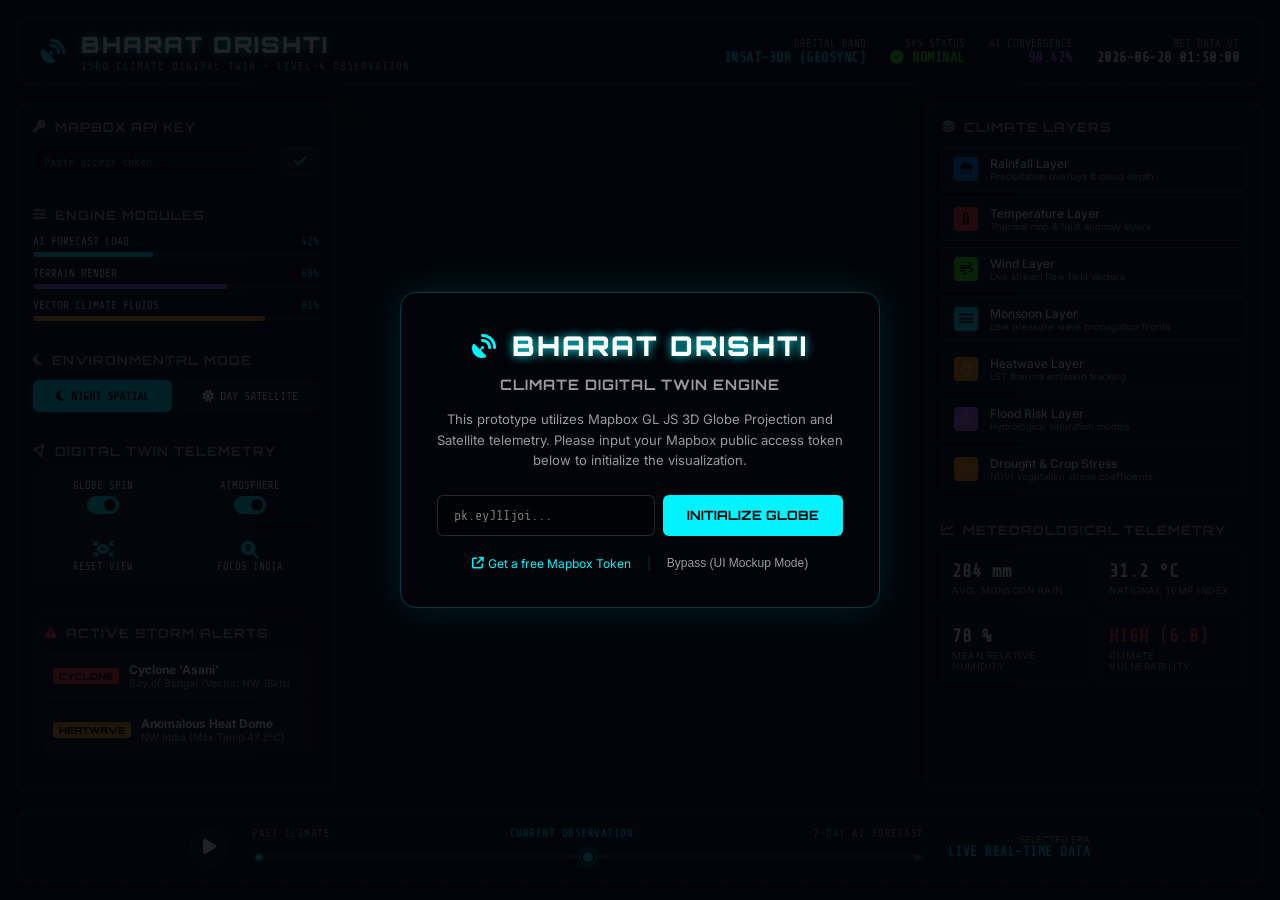
==== index.html @ 9b9522dc "clean upload without secrets" ====
<!DOCTYPE html>
<html lang="en">
<head>
    <meta charset="UTF-8">
    <meta name="viewport" content="width=device-width, initial-scale=1.0">
    <title>Bharat Drishti - India Climate Digital Twin (Mapbox)</title>
    <!-- Google Fonts -->
    <link rel="preconnect" href="https://fonts.googleapis.com">
    <link rel="preconnect" href="https://fonts.gstatic.com" crossorigin>
    <link href="https://fonts.googleapis.com/css2?family=Orbitron:wght@400;500;700;900&family=Share+Tech+Mono&family=Inter:wght@300;400;500;600;700&display=swap" rel="stylesheet">
    <!-- FontAwesome for futuristic icons -->
    <link rel="stylesheet" href="https://cdnjs.cloudflare.com/ajax/libs/font-awesome/6.4.0/css/all.min.css">
    <!-- Mapbox GL JS -->
    <script src="https://api.mapbox.com/mapbox-gl-js/v3.4.0/mapbox-gl.js"></script>
    <link href="https://api.mapbox.com/mapbox-gl-js/v3.4.0/mapbox-gl.css" rel="stylesheet" />
    <!-- CSS Style -->
    <link rel="stylesheet" href="index.css">
</head>
<body class="night-mode">
    <!-- Mapbox Map Viewport Container -->
    <div id="map"></div>

    <!-- Scanning Overlay Effect -->
    <div class="scanline"></div>
    <div class="grid-overlay"></div>

    <!-- Mapbox Token Initializer Prompt Overlay -->
    <div id="token-prompt-overlay" class="prompt-overlay">
        <div class="prompt-card glassmorphism">
            <div class="prompt-logo">
                <i class="fa-solid fa-satellite-dish pulse-icon text-cyan"></i>
                <h2>BHARAT DRISHTI</h2>
            </div>
            <h3>Climate Digital Twin Engine</h3>
            <p>This prototype utilizes Mapbox GL JS 3D Globe Projection and Satellite telemetry. Please input your Mapbox public access token below to initialize the visualization.</p>
            
            <div class="prompt-input-group">
                <input type="text" id="overlay-mapbox-token" placeholder="pk.eyJ1Ijoi..." class="prompt-input">
                <button id="overlay-btn-save" class="prompt-btn bg-cyan">INITIALIZE GLOBE</button>
            </div>
            
            <div class="prompt-links">
                <a href="https://account.mapbox.com/" target="_blank">
                    <i class="fa-solid fa-arrow-up-right-from-square"></i> Get a free Mapbox Token
                </a>
                <span class="divider">|</span>
                <button id="btn-bypass-prompt" class="bypass-btn">Bypass (UI Mockup Mode)</button>
            </div>
        </div>
    </div>

    <!-- Main Spatial HUD Overlay -->
    <div id="hud-container">
        
        <!-- HEADER PANEL -->
        <header class="hud-panel header-panel">
            <div class="logo-area">
                <i class="fa-solid fa-satellite-dish pulse-icon"></i>
                <div class="title-desc">
                    <h1>BHARAT DRISHTI</h1>
                    <span class="sub-title">ISRO CLIMATE DIGITAL TWIN • LEVEL-4 OBSERVATION</span>
                </div>
            </div>
            <div class="header-telemetry">
                <div class="tel-item">
                    <span class="label">ORBITAL BAND</span>
                    <span class="value text-cyan">INSAT-3DR (GEOSYNC)</span>
                </div>
                <div class="tel-item">
                    <span class="label">SYS STATUS</span>
                    <span class="value text-green" id="sys-status-badge"><i class="fa-solid fa-circle-check"></i> NOMINAL</span>
                </div>
                <div class="tel-item">
                    <span class="label">AI CONVERGENCE</span>
                    <span class="value text-purple">98.42%</span>
                </div>
                <div class="tel-item date-time-container">
                    <span class="label">MET DATA UT</span>
                    <span class="value" id="current-time">2026-06-28 01:50:00</span>
                </div>
            </div>
        </header>

        <!-- CONTROL SIDEBAR (LEFT) -->
        <aside class="hud-panel sidebar-panel left-sidebar">
            <div class="panel-section">
                <h2><i class="fa-solid fa-key"></i> MAPBOX API KEY</h2>
                <div class="token-sidebar-group">
                    <input type="password" id="sidebar-mapbox-token" placeholder="Paste access token..." class="sidebar-token-input">
                    <button id="sidebar-btn-save" class="sidebar-token-btn"><i class="fa-solid fa-check"></i></button>
                </div>
            </div>

            <div class="panel-section">
                <h2><i class="fa-solid fa-sliders"></i> ENGINE MODULES</h2>
                <div class="system-meters">
                    <div class="meter-group">
                        <div class="meter-label"><span>AI FORECAST LOAD</span><span class="pct" id="ai-load">42%</span></div>
                        <div class="meter-bar"><div class="meter-fill bg-cyan" style="width: 42%;"></div></div>
                    </div>
                    <div class="meter-group">
                        <div class="meter-label"><span>TERRAIN RENDER</span><span class="pct" id="terrain-load">68%</span></div>
                        <div class="meter-bar"><div class="meter-fill bg-purple" style="width: 68%;"></div></div>
                    </div>
                    <div class="meter-group">
                        <div class="meter-label"><span>VECTOR CLIMATE FLUIDS</span><span class="pct" id="vector-load">81%</span></div>
                        <div class="meter-bar"><div class="meter-fill bg-amber" style="width: 81%;"></div></div>
                    </div>
                </div>
            </div>

            <div class="panel-section">
                <h2><i class="fa-solid fa-moon"></i> ENVIRONMENTAL MODE</h2>
                <div class="mode-selector">
                    <button class="mode-btn active" id="btn-night">
                        <i class="fa-solid fa-moon"></i> NIGHT SPATIAL
                    </button>
                    <button class="mode-btn" id="btn-day">
                        <i class="fa-solid fa-sun"></i> DAY SATELLITE
                    </button>
                </div>
            </div>

            <div class="panel-section">
                <h2><i class="fa-solid fa-circle-nodes"></i> DIGITAL TWIN TELEMETRY</h2>
                <div class="digital-data-grid">
                    <div class="grid-card">
                        <span class="card-title">GLOBE SPIN</span>
                        <div class="toggle-switch">
                            <input type="checkbox" id="spin-toggle" checked>
                            <label for="spin-toggle"></label>
                        </div>
                    </div>
                    <div class="grid-card">
                        <span class="card-title">ATMOSPHERE</span>
                        <div class="toggle-switch">
                            <input type="checkbox" id="atmosphere-toggle" checked>
                            <label for="atmosphere-toggle"></label>
                        </div>
                    </div>
                    <div class="grid-card text-center" id="btn-reset-view">
                        <i class="fa-solid fa-arrows-to-eye"></i>
                        <span>RESET VIEW</span>
                    </div>
                    <div class="grid-card text-center" id="btn-zoom-india">
                        <i class="fa-solid fa-magnifying-glass-location"></i>
                        <span>FOCUS INDIA</span>
                    </div>
                </div>
            </div>

            <div class="panel-section alert-section">
                <h2><i class="fa-solid fa-triangle-exclamation text-red pulse-fast"></i> ACTIVE STORM ALERTS</h2>
                <div id="storm-alerts-list">
                    <div class="storm-alert-item level-critical">
                        <span class="alert-badge bg-red">CYCLONE</span>
                        <div class="alert-desc">
                            <strong>Cyclone 'Asani'</strong>
                            <span>Bay of Bengal (Vector: NW 18kts)</span>
                        </div>
                    </div>
                    <div class="storm-alert-item level-warning">
                        <span class="alert-badge bg-amber">HEATWAVE</span>
                        <div class="alert-desc">
                            <strong>Anomalous Heat Dome</strong>
                            <span>NW India (Max Temp 47.2°C)</span>
                        </div>
                    </div>
                </div>
            </div>
        </aside>

        <!-- LAYERS & WEATHER CONTROLS (RIGHT) -->
        <aside class="hud-panel sidebar-panel right-sidebar">
            <div class="panel-section">
                <h2><i class="fa-solid fa-layer-group"></i> CLIMATE LAYERS</h2>
                <div class="layer-list">
                    <label class="layer-item active" data-layer="rainfall">
                        <input type="checkbox" id="layer-rainfall" checked>
                        <span class="custom-chk bg-blue"><i class="fa-solid fa-cloud-showers-heavy"></i></span>
                        <div class="layer-info">
                            <span class="layer-name">Rainfall Layer</span>
                            <span class="layer-sub">Precipitation overlays & cloud depth</span>
                        </div>
                    </label>

                    <label class="layer-item active" data-layer="temperature">
                        <input type="checkbox" id="layer-temp" checked>
                        <span class="custom-chk bg-red"><i class="fa-solid fa-temperature-half"></i></span>
                        <div class="layer-info">
                            <span class="layer-name">Temperature Layer</span>
                            <span class="layer-sub">Thermal map & heat anomaly layers</span>
                        </div>
                    </label>

                    <label class="layer-item active" data-layer="wind">
                        <input type="checkbox" id="layer-wind" checked>
                        <span class="custom-chk bg-green"><i class="fa-solid fa-wind"></i></span>
                        <div class="layer-info">
                            <span class="layer-name">Wind Layer</span>
                            <span class="layer-sub">Live stream flow field vectors</span>
                        </div>
                    </label>

                    <label class="layer-item active" data-layer="monsoon">
                        <input type="checkbox" id="layer-monsoon" checked>
                        <span class="custom-chk bg-cyan"><i class="fa-solid fa-water"></i></span>
                        <div class="layer-info">
                            <span class="layer-name">Monsoon Layer</span>
                            <span class="layer-sub">Low pressure wave propagation fronts</span>
                        </div>
                    </label>

                    <label class="layer-item" data-layer="heatwave">
                        <input type="checkbox" id="layer-heatwave">
                        <span class="custom-chk bg-amber"><i class="fa-solid fa-fire"></i></span>
                        <div class="layer-info">
                            <span class="layer-name">Heatwave Layer</span>
                            <span class="layer-sub">LST thermal emission tracking</span>
                        </div>
                    </label>

                    <label class="layer-item" data-layer="flood">
                        <input type="checkbox" id="layer-flood">
                        <span class="custom-chk bg-purple"><i class="fa-solid fa-house-flood-water"></i></span>
                        <div class="layer-info">
                            <span class="layer-name">Flood Risk Layer</span>
                            <span class="layer-sub">Hydrological saturation models</span>
                        </div>
                    </label>

                    <label class="layer-item" data-layer="drought">
                        <input type="checkbox" id="layer-drought">
                        <span class="custom-chk bg-orange"><i class="fa-solid fa-sun-plant-wilt"></i></span>
                        <div class="layer-info">
                            <span class="layer-name">Drought & Crop Stress</span>
                            <span class="layer-sub">NDVI vegetation stress coefficients</span>
                        </div>
                    </label>
                </div>
            </div>

            <div class="panel-section">
                <h2><i class="fa-solid fa-chart-line"></i> METEOROLOGICAL TELEMETRY</h2>
                <div class="telemetry-grid">
                    <div class="telemetry-box">
                        <span class="val" id="telemetry-rain">284 mm</span>
                        <span class="lbl">Avg. Monsoon Rain</span>
                    </div>
                    <div class="telemetry-box">
                        <span class="val" id="telemetry-temp">31.2 °C</span>
                        <span class="lbl">National Temp Index</span>
                    </div>
                    <div class="telemetry-box">
                        <span class="val" id="telemetry-humidity">78 %</span>
                        <span class="lbl">Mean Relative Humidity</span>
                    </div>
                    <div class="telemetry-box">
                        <span class="val text-red" id="telemetry-risk">HIGH (6.8)</span>
                        <span class="lbl">Climate Vulnerability</span>
                    </div>
                </div>
            </div>
        </aside>

        <!-- FLOATING HOLOGRAPHIC TOOLTIP CARD (HOVER EFFECT) -->
        <div id="holographic-tooltip" class="holo-card">
            <div class="holo-card-glow"></div>
            <div class="holo-card-inner">
                <div class="holo-header">
                    <span id="tooltip-state-name" class="state-title">Maharashtra</span>
                    <span class="state-code" id="tooltip-state-code">IN-MH</span>
                </div>
                <div class="holo-body">
                    <div class="holo-stat"><span class="lbl">Rainfall Forecast:</span><span class="val text-cyan" id="tooltip-rain">18.2 mm</span></div>
                    <div class="holo-stat"><span class="lbl">Temperature:</span><span class="val text-amber" id="tooltip-temp">32.4°C</span></div>
                    <div class="holo-stat"><span class="lbl">Heatwave Index:</span><span class="val" id="tooltip-heat">NORMAL</span></div>
                    <div class="holo-stat"><span class="lbl">Monsoon Activity:</span><span class="val text-green" id="tooltip-monsoon">ACTIVE</span></div>
                    <div class="holo-stat-big">
                        <div class="lbl">CLIMATE RISK SCORE</div>
                        <div class="val-bar-wrapper">
                            <span class="val text-red" id="tooltip-risk-val">7.2/10</span>
                            <div class="val-bar"><div class="fill bg-red" id="tooltip-risk-bar" style="width: 72%;"></div></div>
                        </div>
                    </div>
                </div>
            </div>
        </div>

        <!-- TIMELINE FOOTER -->
        <footer class="hud-panel footer-panel">
            <div class="timeline-controls">
                <button class="control-btn" id="btn-play-pause">
                    <i class="fa-solid fa-play"></i>
                </button>
                <div class="timeline-track-wrapper">
                    <div class="timeline-marker-labels">
                        <span class="marker-lbl" data-step="0">PAST CLIMATE</span>
                        <span class="marker-lbl active" data-step="1">CURRENT OBSERVATION</span>
                        <span class="marker-lbl" data-step="2">7-DAY AI FORECAST</span>
                    </div>
                    <div class="slider-container">
                        <input type="range" id="timeline-slider" min="0" max="2" value="1" step="1">
                        <div class="slider-ticks">
                            <span class="tick active" id="tick-0"></span>
                            <span class="tick active" id="tick-1"></span>
                            <span class="tick" id="tick-2"></span>
                        </div>
                    </div>
                </div>
                <div class="timeline-meta-box">
                    <span class="lbl font-mono">SELECTED ERA</span>
                    <span class="val text-cyan" id="timeline-status-text">LIVE REAL-TIME DATA</span>
                </div>
            </div>
        </footer>

    </div>

    <!-- Script loading -->
    <script src="app.js"></script>
</body>
</html>
---- index.css ----
/* ----------------------------------------------------
   Bharat Drishti - Styling System & Spatial HUD CSS
   ---------------------------------------------------- */

/* Design Tokens & Variables */
:root {
    --bg-color: #020409;
    --panel-bg: rgba(6, 11, 23, 0.55);
    --panel-border: rgba(255, 255, 255, 0.08);
    --text-primary: #ffffff;
    --text-secondary: rgba(255, 255, 255, 0.6);
    --glow-color: rgba(0, 243, 255, 0.2);
    
    /* Neon Palettes */
    --cyan: #00f3ff;
    --green: #39ff14;
    --red: #ff3b30;
    --purple: #bf5af2;
    --amber: #ff9f0a;
    --orange: #ff9500;
    --blue: #0a84ff;

    --font-heading: 'Orbitron', sans-serif;
    --font-mono: 'Share Tech Mono', monospace;
    --font-sans: 'Inter', sans-serif;

    --transition-speed: 0.4s;
}

/* Day Mode Variables override */
body.day-mode {
    --bg-color: #f0f4f8;
    --panel-bg: rgba(255, 255, 255, 0.7);
    --panel-border: rgba(9, 30, 66, 0.12);
    --text-primary: #0d1117;
    --text-secondary: rgba(13, 17, 23, 0.7);
    --glow-color: rgba(10, 132, 255, 0.15);
    
    --cyan: #0077b6;
    --green: #2a9d8f;
    --red: #d90429;
    --purple: #7209b7;
    --amber: #f77f00;
    --orange: #d62828;
    --blue: #03045e;
}

/* Base Styles */
* {
    margin: 0;
    padding: 0;
    box-sizing: border-box;
    user-select: none;
    -webkit-user-drag: none;
}

body {
    background-color: var(--bg-color);
    color: var(--text-primary);
    font-family: var(--font-sans);
    overflow: hidden;
    height: 100vh;
    width: 100vw;
    transition: background-color var(--transition-speed) ease;
}

/* Mapbox Map Viewport Container */
#map {
    position: absolute;
    top: 0;
    left: 0;
    width: 100%;
    height: 100%;
    z-index: 1;
}

/* Cybernetic Scanlines & Overlays */
.scanline {
    position: absolute;
    top: 0;
    left: 0;
    width: 100%;
    height: 100%;
    background: linear-gradient(
        rgba(18, 16, 16, 0) 50%, 
        rgba(0, 0, 0, 0.2) 50%
    );
    background-size: 100% 4px;
    z-index: 2;
    pointer-events: none;
    opacity: 0.2;
}

.grid-overlay {
    position: absolute;
    top: 0;
    left: 0;
    width: 100%;
    height: 100%;
    background-size: 40px 40px;
    background-image: 
        linear-gradient(to right, rgba(255, 255, 255, 0.015) 1px, transparent 1px),
        linear-gradient(to bottom, rgba(255, 255, 255, 0.015) 1px, transparent 1px);
    z-index: 2;
    pointer-events: none;
}

body.day-mode .grid-overlay {
    background-image: 
        linear-gradient(to right, rgba(9, 30, 66, 0.02) 1px, transparent 1px),
        linear-gradient(to bottom, rgba(9, 30, 66, 0.02) 1px, transparent 1px);
}

/* --- HUD Spatial UI Panels --- */
#hud-container {
    position: absolute;
    top: 0;
    left: 0;
    width: 100%;
    height: 100%;
    z-index: 10;
    pointer-events: none;
    display: grid;
    grid-template-columns: 320px 1fr 340px;
    grid-template-rows: auto 1fr auto;
    grid-template-areas: 
        "header header header"
        "left-side center right-side"
        "footer footer footer";
    padding: 16px;
    gap: 16px;
}

/* Standard HUD Glass Panel */
.hud-panel {
    background: var(--panel-bg);
    backdrop-filter: blur(16px) saturate(180%);
    -webkit-backdrop-filter: blur(16px) saturate(180%);
    border: 1px solid var(--panel-border);
    border-radius: 12px;
    box-shadow: 0 8px 32px 0 rgba(0, 0, 0, 0.25);
    pointer-events: auto;
    transition: background var(--transition-speed) ease, border-color var(--transition-speed) ease;
}

/* Glow Effects */
.hud-panel::before {
    content: '';
    position: absolute;
    top: 0;
    left: 0;
    width: 100%;
    height: 100%;
    border-radius: 11px;
    box-shadow: inset 0 0 10px var(--glow-color);
    pointer-events: none;
}

/* Header Panel styling */
.header-panel {
    grid-area: header;
    display: flex;
    justify-content: space-between;
    align-items: center;
    padding: 12px 24px;
    height: 70px;
    position: relative;
    overflow: hidden;
}

.logo-area {
    display: flex;
    align-items: center;
    gap: 16px;
}

.logo-area h1 {
    font-family: var(--font-heading);
    font-size: 1.4rem;
    font-weight: 900;
    letter-spacing: 2px;
    text-shadow: 0 0 10px var(--cyan);
}

.logo-area .sub-title {
    font-family: var(--font-mono);
    font-size: 0.7rem;
    color: var(--text-secondary);
    letter-spacing: 1px;
    display: block;
    margin-top: 2px;
}

.pulse-icon {
    font-size: 1.5rem;
    color: var(--cyan);
    animation: icon-pulse 2s infinite ease-in-out;
}

.header-telemetry {
    display: flex;
    gap: 24px;
}

.tel-item {
    display: flex;
    flex-direction: column;
    align-items: flex-end;
}

.tel-item .label {
    font-family: var(--font-mono);
    font-size: 0.65rem;
    color: var(--text-secondary);
}

.tel-item .value {
    font-family: var(--font-mono);
    font-size: 0.85rem;
    font-weight: bold;
    letter-spacing: 0.5px;
}

/* Sidebar Panels styling */
.sidebar-panel {
    display: flex;
    flex-direction: column;
    padding: 16px;
    gap: 16px;
    height: 100%;
    overflow-y: auto;
}

.left-sidebar {
    grid-area: left-side;
}

.right-sidebar {
    grid-area: right-side;
}

.panel-section {
    border-bottom: 1px solid rgba(255, 255, 255, 0.05);
    padding-bottom: 14px;
}

.panel-section:last-child {
    border-bottom: none;
    padding-bottom: 0;
}

.panel-section h2 {
    font-family: var(--font-heading);
    font-size: 0.8rem;
    letter-spacing: 1px;
    margin-bottom: 12px;
    color: var(--text-secondary);
    display: flex;
    align-items: center;
    gap: 8px;
}

/* Sidebar Token Settings UI */
.token-sidebar-group {
    display: flex;
    gap: 6px;
}

.sidebar-token-input {
    flex: 1;
    background: rgba(0, 0, 0, 0.4);
    border: 1px solid rgba(255, 255, 255, 0.1);
    color: #fff;
    padding: 6px 10px;
    border-radius: 4px;
    font-size: 0.75rem;
    font-family: var(--font-mono);
}

.sidebar-token-input:focus {
    border-color: var(--cyan);
    outline: none;
}

.sidebar-token-btn {
    background: rgba(255, 255, 255, 0.05);
    border: 1px solid rgba(255, 255, 255, 0.15);
    color: var(--cyan);
    padding: 6px 12px;
    border-radius: 4px;
    cursor: pointer;
    transition: all 0.2s ease;
}

.sidebar-token-btn:hover {
    background: var(--cyan);
    color: #000;
    border-color: var(--cyan);
}

/* Progress Meters */
.system-meters {
    display: flex;
    flex-direction: column;
    gap: 10px;
}

.meter-group {
    display: flex;
    flex-direction: column;
    gap: 4px;
}

.meter-label {
    display: flex;
    justify-content: space-between;
    font-family: var(--font-mono);
    font-size: 0.7rem;
}

.meter-label .pct {
    color: var(--cyan);
}

.meter-bar {
    height: 5px;
    background: rgba(255, 255, 255, 0.08);
    border-radius: 3px;
    overflow: hidden;
}

.meter-fill {
    height: 100%;
    border-radius: 3px;
    transition: width 0.8s cubic-bezier(0.1, 0.8, 0.2, 1);
}

/* Day/Night Button Selectors */
.mode-selector {
    display: flex;
    gap: 8px;
}

.mode-btn {
    flex: 1;
    background: rgba(255, 255, 255, 0.05);
    border: 1px solid rgba(255, 255, 255, 0.1);
    color: var(--text-primary);
    padding: 8px 12px;
    border-radius: 6px;
    font-family: var(--font-mono);
    font-size: 0.75rem;
    cursor: pointer;
    display: flex;
    justify-content: center;
    align-items: center;
    gap: 6px;
    transition: all 0.2s ease;
}

.mode-btn:hover {
    background: rgba(255, 255, 255, 0.1);
}

.mode-btn.active {
    background: var(--cyan);
    color: #000;
    border-color: var(--cyan);
    box-shadow: 0 0 10px rgba(0, 243, 255, 0.4);
    font-weight: bold;
}

/* Telemetry Grid for Globe Config */
.digital-data-grid {
    display: grid;
    grid-template-columns: 1fr 1fr;
    gap: 8px;
}

.grid-card {
    background: rgba(255, 255, 255, 0.03);
    border: 1px solid rgba(255, 255, 255, 0.05);
    border-radius: 6px;
    padding: 8px;
    display: flex;
    flex-direction: column;
    justify-content: space-between;
    align-items: center;
    font-family: var(--font-mono);
    font-size: 0.65rem;
    cursor: pointer;
    min-height: 52px;
    transition: all 0.2s ease;
}

.grid-card:hover {
    background: rgba(255, 255, 255, 0.08);
    border-color: rgba(255, 255, 255, 0.15);
}

.grid-card i {
    font-size: 1.1rem;
    margin-bottom: 2px;
    color: var(--cyan);
}

.grid-card.text-center {
    justify-content: center;
}

/* Custom Toggle Switches */
.toggle-switch {
    position: relative;
    width: 32px;
    height: 18px;
    margin-top: 4px;
}

.toggle-switch input {
    opacity: 0;
    width: 0;
    height: 0;
}

.toggle-switch label {
    position: absolute;
    cursor: pointer;
    top: 0; left: 0; right: 0; bottom: 0;
    background-color: rgba(255, 255, 255, 0.15);
    transition: .3s;
    border-radius: 9px;
}

.toggle-switch label:before {
    position: absolute;
    content: "";
    height: 12px;
    width: 12px;
    left: 3px;
    bottom: 3px;
    background-color: white;
    transition: .3s;
    border-radius: 50%;
}

.toggle-switch input:checked + label {
    background-color: var(--cyan);
}

.toggle-switch input:checked + label:before {
    transform: translateX(14px);
    background-color: #000;
}

/* Alert styles */
.alert-section {
    background: rgba(255, 59, 48, 0.05);
    border-radius: 8px;
    padding: 10px;
    border: 1px solid rgba(255, 59, 48, 0.15);
}

.storm-alert-item {
    display: flex;
    align-items: center;
    gap: 10px;
    background: rgba(255, 255, 255, 0.03);
    border: 1px solid rgba(255, 255, 255, 0.05);
    border-radius: 6px;
    padding: 8px;
    margin-bottom: 8px;
}

.storm-alert-item:last-child {
    margin-bottom: 0;
}

.alert-badge {
    font-family: var(--font-heading);
    font-size: 0.6rem;
    font-weight: 900;
    padding: 2px 6px;
    border-radius: 3px;
    color: #000;
}

.alert-desc {
    display: flex;
    flex-direction: column;
}

.alert-desc strong {
    font-size: 0.75rem;
}

.alert-desc span {
    font-size: 0.65rem;
    color: var(--text-secondary);
}

/* Climate Layers List */
.layer-list {
    display: flex;
    flex-direction: column;
    gap: 6px;
}

.layer-item {
    display: flex;
    align-items: center;
    gap: 12px;
    background: rgba(255, 255, 255, 0.02);
    border: 1px solid rgba(255, 255, 255, 0.05);
    border-radius: 6px;
    padding: 8px 12px;
    cursor: pointer;
    transition: all 0.2s ease;
}

.layer-item:hover {
    background: rgba(255, 255, 255, 0.06);
    border-color: rgba(255, 255, 255, 0.1);
}

.layer-item.active {
    border-color: rgba(255, 255, 255, 0.15);
}

.layer-item input {
    display: none;
}

.custom-chk {
    width: 24px;
    height: 24px;
    border-radius: 4px;
    display: flex;
    align-items: center;
    justify-content: center;
    font-size: 0.8rem;
    color: rgba(255,255,255,0.3);
    border: 1px solid rgba(255,255,255,0.1);
    transition: all 0.2s ease;
}

.layer-item.active .custom-chk {
    color: #000;
    border-color: transparent;
    box-shadow: 0 0 8px rgba(255,255,255,0.15);
}

.layer-info {
    display: flex;
    flex-direction: column;
}

.layer-name {
    font-size: 0.75rem;
    font-weight: 500;
}

.layer-sub {
    font-size: 0.6rem;
    color: var(--text-secondary);
}

/* Telemetry Grid (Right Sidebar) */
.telemetry-grid {
    display: grid;
    grid-template-columns: 1fr 1fr;
    gap: 8px;
}

.telemetry-box {
    background: rgba(255, 255, 255, 0.02);
    border: 1px solid rgba(255, 255, 255, 0.05);
    border-radius: 6px;
    padding: 10px;
    display: flex;
    flex-direction: column;
    gap: 4px;
}

.telemetry-box .val {
    font-family: var(--font-mono);
    font-size: 1.1rem;
    font-weight: bold;
}

.telemetry-box .lbl {
    font-size: 0.6rem;
    color: var(--text-secondary);
    text-transform: uppercase;
    letter-spacing: 0.5px;
}

/* --- Holographic Floating Card Tooltip (Mapbox Hover) --- */
.holo-card {
    position: absolute;
    z-index: 100;
    pointer-events: none;
    width: 240px;
    display: none;
    opacity: 0;
    transform: translateY(10px) scale(0.95);
    transition: opacity 0.3s cubic-bezier(0.1, 0.8, 0.2, 1), transform 0.3s cubic-bezier(0.1, 0.8, 0.2, 1);
}

.holo-card.visible {
    display: block;
    opacity: 1;
    transform: translateY(0) scale(1);
}

.holo-card-glow {
    position: absolute;
    top: -2px; left: -2px; right: -2px; bottom: -2px;
    background: linear-gradient(135deg, var(--cyan), var(--purple));
    border-radius: 10px;
    filter: blur(8px);
    opacity: 0.3;
    z-index: 1;
}

.holo-card-inner {
    position: relative;
    z-index: 2;
    background: rgba(5, 10, 20, 0.85);
    backdrop-filter: blur(12px);
    -webkit-backdrop-filter: blur(12px);
    border: 1.5px solid rgba(0, 243, 255, 0.3);
    border-radius: 8px;
    padding: 12px;
    box-shadow: 0 10px 30px rgba(0, 0, 0, 0.5);
}

.holo-card-inner::after {
    content: "";
    position: absolute;
    top: 0; left: 0; right: 0; bottom: 0;
    background: linear-gradient(to bottom, transparent 50%, rgba(0, 243, 255, 0.05) 50%);
    background-size: 100% 4px;
    pointer-events: none;
    border-radius: 7px;
}

.holo-header {
    display: flex;
    justify-content: space-between;
    align-items: center;
    border-bottom: 1px solid rgba(0, 243, 255, 0.2);
    padding-bottom: 8px;
    margin-bottom: 8px;
}

.state-title {
    font-family: var(--font-heading);
    font-size: 0.85rem;
    font-weight: bold;
    color: #fff;
    text-shadow: 0 0 6px var(--cyan);
}

.state-code {
    font-family: var(--font-mono);
    font-size: 0.65rem;
    color: var(--cyan);
    border: 1px solid rgba(0, 243, 255, 0.3);
    padding: 1px 4px;
    border-radius: 3px;
}

.holo-body {
    display: flex;
    flex-direction: column;
    gap: 6px;
}

.holo-stat {
    display: flex;
    justify-content: space-between;
    font-size: 0.7rem;
}

.holo-stat .lbl {
    color: var(--text-secondary);
}

.holo-stat .val {
    font-family: var(--font-mono);
    font-weight: 500;
}

.holo-stat-big {
    margin-top: 6px;
    border-top: 1px solid rgba(255, 255, 255, 0.05);
    padding-top: 8px;
}

.holo-stat-big .lbl {
    font-size: 0.6rem;
    color: var(--text-secondary);
    margin-bottom: 4px;
}

.val-bar-wrapper {
    display: flex;
    align-items: center;
    justify-content: space-between;
    gap: 12px;
}

.val-bar-wrapper .val {
    font-family: var(--font-mono);
    font-size: 0.8rem;
    font-weight: bold;
}

.val-bar {
    flex: 1;
    height: 4px;
    background: rgba(255, 255, 255, 0.1);
    border-radius: 2px;
    overflow: hidden;
}

.val-bar .fill {
    height: 100%;
    border-radius: 2px;
}

/* --- Mapbox Popup Overlay Stylings (Glassmorphism Overrides) --- */
.mapboxgl-popup-content {
    background: rgba(6, 12, 28, 0.85) !important;
    backdrop-filter: blur(20px) saturate(180%);
    -webkit-backdrop-filter: blur(20px) saturate(180%);
    border: 1.5px solid rgba(0, 243, 255, 0.3) !important;
    border-radius: 12px !important;
    color: var(--text-primary) !important;
    box-shadow: 0 10px 40px rgba(0, 0, 0, 0.6) !important;
    padding: 20px !important;
    font-family: var(--font-sans) !important;
    width: 320px !important;
    max-height: 520px;
    overflow-y: auto;
}

body.day-mode .mapboxgl-popup-content {
    background: rgba(255, 255, 255, 0.9) !important;
    border-color: rgba(9, 30, 66, 0.25) !important;
    color: #0d1117 !important;
}

.mapboxgl-popup-tip {
    border-top-color: rgba(0, 243, 255, 0.3) !important;
    border-bottom-color: rgba(0, 243, 255, 0.3) !important;
    border-left-color: rgba(0, 243, 255, 0.3) !important;
    border-right-color: rgba(0, 243, 255, 0.3) !important;
}

body.day-mode .mapboxgl-popup-tip {
    border-top-color: rgba(9, 30, 66, 0.2) !important;
    border-bottom-color: rgba(9, 30, 66, 0.2) !important;
    border-left-color: rgba(9, 30, 66, 0.2) !important;
    border-right-color: rgba(9, 30, 66, 0.2) !important;
}

.mapboxgl-popup-close-button {
    color: var(--text-secondary) !important;
    font-size: 1.2rem !important;
    padding: 4px 8px !important;
    border-radius: 50% !important;
    line-height: 1 !important;
    outline: none !important;
    transition: all 0.2s ease !important;
}

.mapboxgl-popup-close-button:hover {
    background: var(--red) !important;
    color: #fff !important;
}

/* Custom Popup Content Layout styling */
.mapbox-popup-inner {
    display: flex;
    flex-direction: column;
    gap: 12px;
}

.popup-header {
    border-bottom: 1px solid rgba(0, 243, 255, 0.2);
    padding-bottom: 8px;
}

.popup-header h3 {
    font-family: var(--font-heading);
    font-size: 1.1rem;
    font-weight: 800;
    text-shadow: 0 0 6px var(--cyan);
}

.popup-sub {
    font-family: var(--font-mono);
    font-size: 0.65rem;
    color: var(--text-secondary);
}

.popup-indicators-list {
    display: flex;
    flex-direction: column;
    gap: 8px;
}

.popup-ind-item {
    display: flex;
    justify-content: space-between;
    font-size: 0.72rem;
    padding: 4px 0;
    border-bottom: 1px solid rgba(255, 255, 255, 0.03);
}

.popup-ind-item .lbl {
    color: var(--text-secondary);
}

.popup-ind-item .val {
    font-family: var(--font-mono);
    font-weight: bold;
}

.popup-forecast-title {
    font-family: var(--font-heading);
    font-size: 0.65rem;
    letter-spacing: 0.5px;
    color: var(--text-secondary);
    margin-top: 4px;
}

.popup-bars {
    display: flex;
    justify-content: space-between;
    align-items: flex-end;
    height: 70px;
    border-bottom: 1px solid rgba(255,255,255,0.08);
    padding-bottom: 4px;
}

.popup-bar-item {
    display: flex;
    flex-direction: column;
    align-items: center;
    flex: 1;
}

.popup-bar-fill {
    width: 14px;
    border-radius: 2px 2px 0 0;
    position: relative;
    background: var(--amber);
}

.popup-bar-fill.text-red {
    background: var(--red);
}

.popup-bar-fill span {
    font-family: var(--font-mono);
    font-size: 0.45rem;
    position: absolute;
    top: -12px;
    color: var(--text-primary);
}

.popup-bar-item .day-lbl {
    font-size: 0.5rem;
    color: var(--text-secondary);
    margin-top: 4px;
}

.popup-advisor {
    background: rgba(191, 90, 242, 0.05);
    border: 1px solid rgba(191, 90, 242, 0.15);
    border-radius: 6px;
    padding: 8px;
    font-size: 0.65rem;
    line-height: 1.35;
    color: var(--text-secondary);
}

/* --- API Token Prompt Overlay Panel --- */
.prompt-overlay {
    position: fixed;
    top: 0;
    left: 0;
    width: 100vw;
    height: 100vh;
    background: rgba(2, 4, 9, 0.88);
    z-index: 1000;
    display: flex;
    align-items: center;
    justify-content: center;
    transition: opacity var(--transition-speed) ease;
    pointer-events: auto;
}

.prompt-overlay.hidden {
    opacity: 0;
    pointer-events: none;
}

.prompt-card {
    width: 480px;
    padding: 36px;
    border-radius: 16px;
    text-align: center;
    border: 1.5px solid rgba(0, 243, 255, 0.25);
    box-shadow: 0 0 45px rgba(0, 243, 255, 0.12);
}

.prompt-logo {
    display: flex;
    align-items: center;
    justify-content: center;
    gap: 16px;
    margin-bottom: 12px;
}

.prompt-logo h2 {
    font-family: var(--font-heading);
    font-size: 1.7rem;
    font-weight: 900;
    letter-spacing: 2px;
    text-shadow: 0 0 10px var(--cyan);
}

.prompt-card h3 {
    font-family: var(--font-heading);
    font-size: 0.9rem;
    color: var(--text-secondary);
    margin-bottom: 16px;
    text-transform: uppercase;
    letter-spacing: 1px;
}

.prompt-card p {
    font-size: 0.82rem;
    line-height: 1.55;
    color: var(--text-secondary);
    margin-bottom: 24px;
}

.prompt-input-group {
    display: flex;
    gap: 8px;
    margin-bottom: 20px;
}

.prompt-input {
    flex: 1;
    background: rgba(0, 0, 0, 0.5);
    border: 1.2px solid rgba(255, 255, 255, 0.15);
    color: #fff;
    padding: 12px 16px;
    border-radius: 6px;
    font-size: 0.85rem;
    font-family: var(--font-mono);
}

.prompt-input:focus {
    border-color: var(--cyan);
    outline: none;
    box-shadow: 0 0 8px rgba(0, 243, 255, 0.2);
}

.prompt-btn {
    border: none;
    padding: 12px 24px;
    border-radius: 6px;
    font-family: var(--font-heading);
    font-size: 0.8rem;
    font-weight: bold;
    cursor: pointer;
    transition: all 0.2s ease;
    color: #000;
}

.prompt-btn:hover {
    transform: scale(1.02);
    box-shadow: 0 0 12px rgba(0, 243, 255, 0.4);
}

.prompt-links {
    display: flex;
    justify-content: center;
    align-items: center;
    gap: 16px;
    font-size: 0.75rem;
}

.prompt-links a {
    color: var(--cyan);
    text-decoration: none;
    display: flex;
    align-items: center;
    gap: 4px;
}

.prompt-links a:hover {
    text-decoration: underline;
}

.divider {
    color: rgba(255, 255, 255, 0.15);
}

.bypass-btn {
    background: transparent;
    border: none;
    color: var(--text-secondary);
    cursor: pointer;
    font-size: 0.75rem;
}

.bypass-btn:hover {
    color: #fff;
    text-decoration: underline;
}

/* --- Timeline Footer Panel --- */
.footer-panel {
    grid-area: footer;
    display: flex;
    justify-content: center;
    align-items: center;
    padding: 12px 24px;
    height: 75px;
    position: relative;
}

.timeline-controls {
    display: flex;
    align-items: center;
    width: 100%;
    max-width: 900px;
    gap: 24px;
}

.control-btn {
    background: rgba(255, 255, 255, 0.05);
    border: 1px solid rgba(255, 255, 255, 0.1);
    color: var(--text-primary);
    width: 38px;
    height: 38px;
    border-radius: 50%;
    cursor: pointer;
    display: flex;
    align-items: center;
    justify-content: center;
    font-size: 1.1rem;
    box-shadow: 0 0 10px rgba(0,0,0,0.15);
    transition: all 0.2s ease;
}

.control-btn:hover {
    background: var(--cyan);
    color: #000;
    border-color: var(--cyan);
    box-shadow: 0 0 10px rgba(0, 243, 255, 0.3);
}

.timeline-track-wrapper {
    flex: 1;
    display: flex;
    flex-direction: column;
    gap: 8px;
}

.timeline-marker-labels {
    display: flex;
    justify-content: space-between;
    font-family: var(--font-mono);
    font-size: 0.65rem;
    letter-spacing: 0.5px;
    color: var(--text-secondary);
}

.marker-lbl.active {
    color: var(--cyan);
    font-weight: bold;
    text-shadow: 0 0 5px var(--glow-color);
}

.slider-container {
    position: relative;
    width: 100%;
    height: 18px;
}

/* Futuristic Cyber Range Input */
#timeline-slider {
    -webkit-appearance: none;
    appearance: none;
    width: 100%;
    height: 4px;
    background: rgba(255, 255, 255, 0.15);
    outline: none;
    border-radius: 2px;
    position: absolute;
    top: 7px;
    z-index: 5;
    cursor: pointer;
}

#timeline-slider::-webkit-slider-thumb {
    -webkit-appearance: none;
    appearance: none;
    width: 14px;
    height: 14px;
    border-radius: 50%;
    background: var(--cyan);
    border: 2px solid #000;
    box-shadow: 0 0 8px var(--cyan);
    transition: transform 0.1s ease;
}

#timeline-slider::-webkit-slider-thumb:hover {
    transform: scale(1.2);
}

.slider-ticks {
    display: flex;
    justify-content: space-between;
    position: absolute;
    width: 100%;
    top: 5px;
    padding: 0 3px;
    pointer-events: none;
}

.slider-ticks .tick {
    width: 8px;
    height: 8px;
    border-radius: 50%;
    background: rgba(255, 255, 255, 0.2);
    border: 1px solid rgba(0,0,0,0.5);
    z-index: 3;
}

.slider-ticks .tick.active {
    background: var(--cyan);
}

.timeline-meta-box {
    display: flex;
    flex-direction: column;
    align-items: flex-end;
    min-width: 140px;
}

.timeline-meta-box .lbl {
    font-size: 0.6rem;
    color: var(--text-secondary);
}

.timeline-meta-box .val {
    font-family: var(--font-mono);
    font-size: 0.8rem;
    font-weight: bold;
    letter-spacing: 0.5px;
}

/* Utilities classes */
.text-cyan { color: var(--cyan); }
.text-green { color: var(--green); }
.text-red { color: var(--red); }
.text-purple { color: var(--purple); }
.text-amber { color: var(--amber); }
.bg-cyan { background-color: var(--cyan); }
.bg-green { background-color: var(--green); }
.bg-red { background-color: var(--red); }
.bg-purple { background-color: var(--purple); }
.bg-amber { background-color: var(--amber); }
.bg-orange { background-color: var(--orange); }
.bg-blue { background-color: var(--blue); }

.pulse-fast {
    animation: icon-pulse 1s infinite ease-in-out;
}

/* Keyframes Animations */
@keyframes icon-pulse {
    0%, 100% { opacity: 0.5; }
    50% { opacity: 1; filter: drop-shadow(0 0 4px currentColor); }
}

/* Scrollbar tweaks */
.sidebar-panel::-webkit-scrollbar {
    width: 4px;
}
.sidebar-panel::-webkit-scrollbar-track {
    background: transparent;
}
.sidebar-panel::-webkit-scrollbar-thumb {
    background: rgba(255, 255, 255, 0.1);
    border-radius: 2px;
}
.sidebar-panel::-webkit-scrollbar-thumb:hover {
    background: rgba(255, 255, 255, 0.25);
}

/* Media Query Responsive Adjustments */
@media (max-width: 1200px) {
    #hud-container {
        grid-template-columns: 280px 1fr 300px;
    }
}
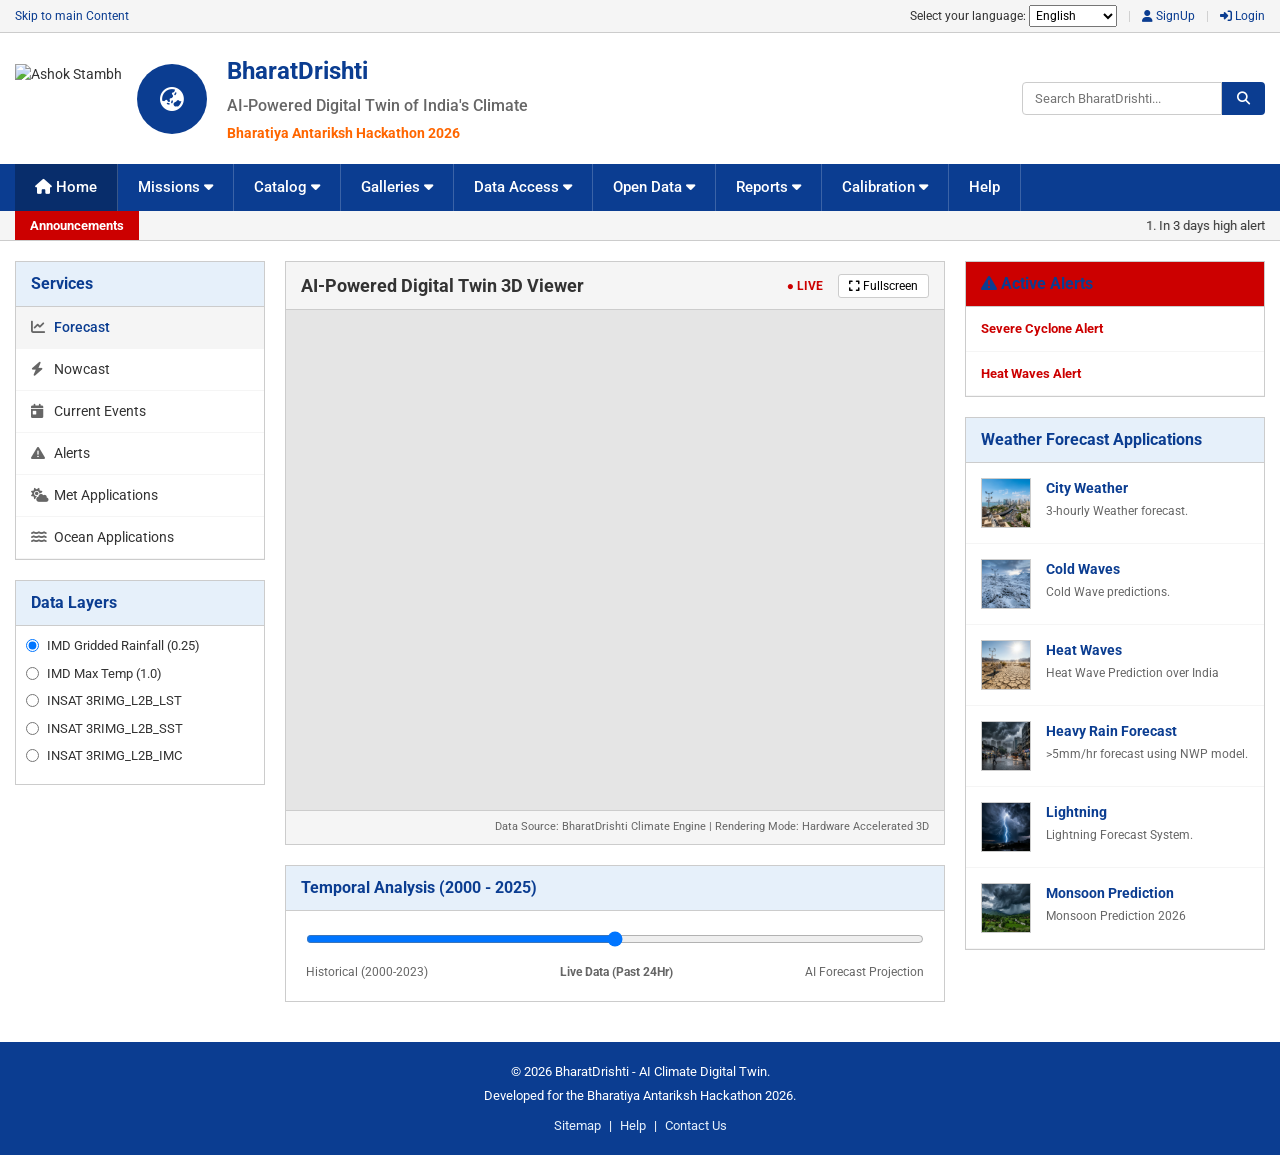
==== commit 912ed754: "move mapbox token to env" ====
--- a/index.html
+++ b/index.html
@@ -3,318 +3,321 @@
 <head>
     <meta charset="UTF-8">
     <meta name="viewport" content="width=device-width, initial-scale=1.0">
-    <title>Bharat Drishti - India Climate Digital Twin (Mapbox)</title>
-    <!-- Google Fonts -->
-    <link rel="preconnect" href="https://fonts.googleapis.com">
-    <link rel="preconnect" href="https://fonts.gstatic.com" crossorigin>
-    <link href="https://fonts.googleapis.com/css2?family=Orbitron:wght@400;500;700;900&family=Share+Tech+Mono&family=Inter:wght@300;400;500;600;700&display=swap" rel="stylesheet">
-    <!-- FontAwesome for futuristic icons -->
+    <title>BharatDrishti | AI Digital Twin</title>
+    <!-- Standard Clean Fonts -->
+    <link href="https://fonts.googleapis.com/css2?family=Roboto:wght@300;400;500;700&display=swap" rel="stylesheet">
     <link rel="stylesheet" href="https://cdnjs.cloudflare.com/ajax/libs/font-awesome/6.4.0/css/all.min.css">
+    
     <!-- Mapbox GL JS -->
     <script src="https://api.mapbox.com/mapbox-gl-js/v3.4.0/mapbox-gl.js"></script>
     <link href="https://api.mapbox.com/mapbox-gl-js/v3.4.0/mapbox-gl.css" rel="stylesheet" />
+    
     <!-- CSS Style -->
     <link rel="stylesheet" href="index.css">
 </head>
-<body class="night-mode">
-    <!-- Mapbox Map Viewport Container -->
-    <div id="map"></div>
-
-    <!-- Scanning Overlay Effect -->
-    <div class="scanline"></div>
-    <div class="grid-overlay"></div>
-
-    <!-- Mapbox Token Initializer Prompt Overlay -->
-    <div id="token-prompt-overlay" class="prompt-overlay">
-        <div class="prompt-card glassmorphism">
-            <div class="prompt-logo">
-                <i class="fa-solid fa-satellite-dish pulse-icon text-cyan"></i>
-                <h2>BHARAT DRISHTI</h2>
-            </div>
-            <h3>Climate Digital Twin Engine</h3>
-            <p>This prototype utilizes Mapbox GL JS 3D Globe Projection and Satellite telemetry. Please input your Mapbox public access token below to initialize the visualization.</p>
-            
-            <div class="prompt-input-group">
-                <input type="text" id="overlay-mapbox-token" placeholder="pk.eyJ1Ijoi..." class="prompt-input">
-                <button id="overlay-btn-save" class="prompt-btn bg-cyan">INITIALIZE GLOBE</button>
-            </div>
-            
-            <div class="prompt-links">
-                <a href="https://account.mapbox.com/" target="_blank">
-                    <i class="fa-solid fa-arrow-up-right-from-square"></i> Get a free Mapbox Token
-                </a>
+<body>
+
+    <!-- Accessibility & Top Links Bar -->
+    <div class="top-accessibility-bar">
+        <div class="container top-bar-flex">
+            <div class="top-left">
+                <a href="#main-content">Skip to main Content</a>
+            </div>
+            <div class="top-right">
+                <span>Select your language: </span>
+                <select class="lang-select">
+                    <option>English</option>
+                    <option>हिन्दी (Hindi)</option>
+                </select>
                 <span class="divider">|</span>
-                <button id="btn-bypass-prompt" class="bypass-btn">Bypass (UI Mockup Mode)</button>
+                <a href="#"><i class="fa-solid fa-user"></i> SignUp</a>
+                <span class="divider">|</span>
+                <a href="#"><i class="fa-solid fa-right-to-bracket"></i> Login</a>
             </div>
         </div>
     </div>
 
-    <!-- Main Spatial HUD Overlay -->
-    <div id="hud-container">
+    <!-- Main Header -->
+    <header class="main-header">
+        <div class="container header-flex">
+            <div class="header-logos">
+                <img src="https://upload.wikimedia.org/wikipedia/commons/1/17/Emblem_of_India.svg" alt="Ashok Stambh" class="logo emblem">
+                <!-- BharatDrishti Placeholder Logo -->
+                <div class="logo bd-logo" style="display: flex; align-items: center; justify-content: center; background: #0b3d91; color: white; border-radius: 50%; width: 70px; height: 70px; font-weight: bold; font-size: 24px;"><i class="fa-solid fa-earth-asia"></i></div>
+            </div>
+            <div class="header-titles">
+                <h1>BharatDrishti</h1>
+                <h2>AI-Powered Digital Twin of India's Climate</h2>
+                <h3>Bharatiya Antariksh Hackathon 2026</h3>
+            </div>
+            <div class="header-right">
+                <div class="search-box">
+                    <input type="text" placeholder="Search BharatDrishti...">
+                    <button><i class="fa-solid fa-magnifying-glass"></i></button>
+                </div>
+            </div>
+        </div>
+    </header>
+
+    <!-- Navigation Menu -->
+    <nav class="main-navigation">
+        <div class="container">
+            <ul class="nav-menu">
+                <li><a href="#" class="active"><i class="fa-solid fa-house"></i> Home</a></li>
+                <li class="dropdown">
+                    <a href="#">Missions <i class="fa-solid fa-caret-down"></i></a>
+                    <ul class="dropdown-menu">
+                        <li><a href="#">INSAT-3DR</a></li>
+                        <li><a href="#">INSAT-3D</a></li>
+                        <li><a href="#">KALPANA-1</a></li>
+                        <li><a href="#">INSAT-3A</a></li>
+                        <li><a href="#">MeghaTropiques</a></li>
+                        <li><a href="#">SARAL-AltiKa</a></li>
+                        <li><a href="#">OCEANSAT-2</a></li>
+                        <li><a href="#">OCEANSAT-3</a></li>
+                        <li><a href="#">INSAT-3DS</a></li>
+                        <li><a href="#">SCATSAT-1</a></li>
+                    </ul>
+                </li>
+                <li class="dropdown">
+                    <a href="#">Catalog <i class="fa-solid fa-caret-down"></i></a>
+                    <ul class="dropdown-menu">
+                        <li><a href="#">Satellite</a></li>
+                        <li><a href="#">Insitu (AWS)</a></li>
+                        <li><a href="#">RADAR</a></li>
+                    </ul>
+                </li>
+                <li class="dropdown">
+                    <a href="#">Galleries <i class="fa-solid fa-caret-down"></i></a>
+                    <ul class="dropdown-menu">
+                        <li><a href="#">Satellite Products</a></li>
+                        <li><a href="#">Weather Forecast</a></li>
+                        <li><a href="#">Ocean Forecast</a></li>
+                        <li><a href="#">RADAR (DWR)</a></li>
+                        <li><a href="#">Global Ocean Current</a></li>
+                    </ul>
+                </li>
+                <li class="dropdown">
+                    <a href="#">Data Access <i class="fa-solid fa-caret-down"></i></a>
+                    <ul class="dropdown-menu">
+                        <li><a href="#">Order Data</a></li>
+                        <li><a href="#">API based Access</a></li>
+                    </ul>
+                </li>
+                <li class="dropdown">
+                    <a href="#">Open Data <i class="fa-solid fa-caret-down"></i></a>
+                    <ul class="dropdown-menu">
+                        <li class="has-submenu"><a href="#">Atmosphere »</a>
+                            <ul class="submenu">
+                                <li><a href="#">Bayesian based MT-SAPHIR rainfall</a></li>
+                                <li><a href="#">GPS derived Integrated water vapour</a></li>
+                                <li><a href="#">GSMap Satellite Rain</a></li>
+                                <li><a href="#">METEOSAT8 Cloud Properties</a></li>
+                            </ul>
+                        </li>
+                        <li class="has-submenu"><a href="#">Land »</a>
+                            <ul class="submenu">
+                                <li><a href="#">3D Volumetric TERLS DWRproduct</a></li>
+                                <li><a href="#">Inland Water Height</a></li>
+                                <li><a href="#">River Discharge</a></li>
+                                <li><a href="#">Soil Moisture</a></li>
+                                <li><a href="#">SPADEX-1: Earth Viewing Data</a></li>
+                            </ul>
+                        </li>
+                        <li class="has-submenu"><a href="#">Ocean »</a>
+                            <ul class="submenu">
+                                <li><a href="#">Global Ocean Surface Current</a></li>
+                                <li><a href="#">High Resolution Sea Surface Salinity</a></li>
+                                <li><a href="#">Indian Mainland Coastal Product</a></li>
+                            </ul>
+                        </li>
+                    </ul>
+                </li>
+                <li class="dropdown"><a href="#">Reports <i class="fa-solid fa-caret-down"></i></a></li>
+                <li class="dropdown"><a href="#">Calibration <i class="fa-solid fa-caret-down"></i></a></li>
+                <li><a href="#">Help</a></li>
+            </ul>
+        </div>
+    </nav>
+
+    <!-- News Ticker -->
+    <div class="news-ticker-bar">
+        <div class="container ticker-flex">
+            <div class="ticker-label">Announcements</div>
+            <marquee behavior="scroll" direction="left" class="ticker-content" style="cursor: pointer;" onclick="window.openModal('announcements')" onmouseover="this.stop(); this.style.color='#cc0000'" onmouseout="this.start(); this.style.color='var(--text-color)'">
+                1. In 3 days high alerts in Pune for heavy rain | 2. Severe Heat Wave conditions likely over Northwest India | 3. INSAT-3DS Data products available for download | 4. BharatDrishti upgraded for better performance!
+            </marquee>
+        </div>
+    </div>
+
+    <!-- Main Content Area -->
+    <main class="container main-content-area" id="main-content">
         
-        <!-- HEADER PANEL -->
-        <header class="hud-panel header-panel">
-            <div class="logo-area">
-                <i class="fa-solid fa-satellite-dish pulse-icon"></i>
-                <div class="title-desc">
-                    <h1>BHARAT DRISHTI</h1>
-                    <span class="sub-title">ISRO CLIMATE DIGITAL TWIN • LEVEL-4 OBSERVATION</span>
-                </div>
-            </div>
-            <div class="header-telemetry">
-                <div class="tel-item">
-                    <span class="label">ORBITAL BAND</span>
-                    <span class="value text-cyan">INSAT-3DR (GEOSYNC)</span>
-                </div>
-                <div class="tel-item">
-                    <span class="label">SYS STATUS</span>
-                    <span class="value text-green" id="sys-status-badge"><i class="fa-solid fa-circle-check"></i> NOMINAL</span>
-                </div>
-                <div class="tel-item">
-                    <span class="label">AI CONVERGENCE</span>
-                    <span class="value text-purple">98.42%</span>
-                </div>
-                <div class="tel-item date-time-container">
-                    <span class="label">MET DATA UT</span>
-                    <span class="value" id="current-time">2026-06-28 01:50:00</span>
-                </div>
-            </div>
-        </header>
-
-        <!-- CONTROL SIDEBAR (LEFT) -->
-        <aside class="hud-panel sidebar-panel left-sidebar">
-            <div class="panel-section">
-                <h2><i class="fa-solid fa-key"></i> MAPBOX API KEY</h2>
-                <div class="token-sidebar-group">
-                    <input type="password" id="sidebar-mapbox-token" placeholder="Paste access token..." class="sidebar-token-input">
-                    <button id="sidebar-btn-save" class="sidebar-token-btn"><i class="fa-solid fa-check"></i></button>
-                </div>
-            </div>
-
-            <div class="panel-section">
-                <h2><i class="fa-solid fa-sliders"></i> ENGINE MODULES</h2>
-                <div class="system-meters">
-                    <div class="meter-group">
-                        <div class="meter-label"><span>AI FORECAST LOAD</span><span class="pct" id="ai-load">42%</span></div>
-                        <div class="meter-bar"><div class="meter-fill bg-cyan" style="width: 42%;"></div></div>
-                    </div>
-                    <div class="meter-group">
-                        <div class="meter-label"><span>TERRAIN RENDER</span><span class="pct" id="terrain-load">68%</span></div>
-                        <div class="meter-bar"><div class="meter-fill bg-purple" style="width: 68%;"></div></div>
-                    </div>
-                    <div class="meter-group">
-                        <div class="meter-label"><span>VECTOR CLIMATE FLUIDS</span><span class="pct" id="vector-load">81%</span></div>
-                        <div class="meter-bar"><div class="meter-fill bg-amber" style="width: 81%;"></div></div>
-                    </div>
-                </div>
-            </div>
-
-            <div class="panel-section">
-                <h2><i class="fa-solid fa-moon"></i> ENVIRONMENTAL MODE</h2>
-                <div class="mode-selector">
-                    <button class="mode-btn active" id="btn-night">
-                        <i class="fa-solid fa-moon"></i> NIGHT SPATIAL
-                    </button>
-                    <button class="mode-btn" id="btn-day">
-                        <i class="fa-solid fa-sun"></i> DAY SATELLITE
-                    </button>
-                </div>
-            </div>
-
-            <div class="panel-section">
-                <h2><i class="fa-solid fa-circle-nodes"></i> DIGITAL TWIN TELEMETRY</h2>
-                <div class="digital-data-grid">
-                    <div class="grid-card">
-                        <span class="card-title">GLOBE SPIN</span>
-                        <div class="toggle-switch">
-                            <input type="checkbox" id="spin-toggle" checked>
-                            <label for="spin-toggle"></label>
-                        </div>
-                    </div>
-                    <div class="grid-card">
-                        <span class="card-title">ATMOSPHERE</span>
-                        <div class="toggle-switch">
-                            <input type="checkbox" id="atmosphere-toggle" checked>
-                            <label for="atmosphere-toggle"></label>
-                        </div>
-                    </div>
-                    <div class="grid-card text-center" id="btn-reset-view">
-                        <i class="fa-solid fa-arrows-to-eye"></i>
-                        <span>RESET VIEW</span>
-                    </div>
-                    <div class="grid-card text-center" id="btn-zoom-india">
-                        <i class="fa-solid fa-magnifying-glass-location"></i>
-                        <span>FOCUS INDIA</span>
-                    </div>
-                </div>
-            </div>
-
-            <div class="panel-section alert-section">
-                <h2><i class="fa-solid fa-triangle-exclamation text-red pulse-fast"></i> ACTIVE STORM ALERTS</h2>
-                <div id="storm-alerts-list">
-                    <div class="storm-alert-item level-critical">
-                        <span class="alert-badge bg-red">CYCLONE</span>
-                        <div class="alert-desc">
-                            <strong>Cyclone 'Asani'</strong>
-                            <span>Bay of Bengal (Vector: NW 18kts)</span>
-                        </div>
-                    </div>
-                    <div class="storm-alert-item level-warning">
-                        <span class="alert-badge bg-amber">HEATWAVE</span>
-                        <div class="alert-desc">
-                            <strong>Anomalous Heat Dome</strong>
-                            <span>NW India (Max Temp 47.2°C)</span>
-                        </div>
-                    </div>
-                </div>
+        <!-- Left Sidebar -->
+        <aside class="sidebar-left">
+            <div class="sidebar-menu-box">
+                <h3 class="box-header">Services</h3>
+                <ul class="sidebar-links">
+                    <li><a href="#" class="active"><i class="fa-solid fa-chart-line"></i> Forecast</a></li>
+                    <li><a href="#"><i class="fa-solid fa-bolt"></i> Nowcast</a></li>
+                    <li><a href="#"><i class="fa-solid fa-calendar-day"></i> Current Events</a></li>
+                    <li><a href="#"><i class="fa-solid fa-triangle-exclamation"></i> Alerts</a></li>
+                    <li><a href="#"><i class="fa-solid fa-cloud-sun"></i> Met Applications</a></li>
+                    <li><a href="#"><i class="fa-solid fa-water"></i> Ocean Applications</a></li>
+                </ul>
+            </div>
+
+            <div class="sidebar-menu-box mt-20">
+                <h3 class="box-header">Data Layers</h3>
+                <ul class="layer-list" id="map-layer-controls">
+                    <li>
+                        <label>
+                            <input type="radio" name="maplayer" value="imd-rain" checked> IMD Gridded Rainfall (0.25)
+                        </label>
+                    </li>
+                    <li>
+                        <label>
+                            <input type="radio" name="maplayer" value="imd-temp"> IMD Max Temp (1.0)
+                        </label>
+                    </li>
+                    <li>
+                        <label>
+                            <input type="radio" name="maplayer" value="insat-lst"> INSAT 3RIMG_L2B_LST
+                        </label>
+                    </li>
+                    <li>
+                        <label>
+                            <input type="radio" name="maplayer" value="insat-sst"> INSAT 3RIMG_L2B_SST
+                        </label>
+                    </li>
+                    <li>
+                        <label>
+                            <input type="radio" name="maplayer" value="insat-imc"> INSAT 3RIMG_L2B_IMC
+                        </label>
+                    </li>
+                </ul>
             </div>
         </aside>
 
-        <!-- LAYERS & WEATHER CONTROLS (RIGHT) -->
-        <aside class="hud-panel sidebar-panel right-sidebar">
-            <div class="panel-section">
-                <h2><i class="fa-solid fa-layer-group"></i> CLIMATE LAYERS</h2>
-                <div class="layer-list">
-                    <label class="layer-item active" data-layer="rainfall">
-                        <input type="checkbox" id="layer-rainfall" checked>
-                        <span class="custom-chk bg-blue"><i class="fa-solid fa-cloud-showers-heavy"></i></span>
-                        <div class="layer-info">
-                            <span class="layer-name">Rainfall Layer</span>
-                            <span class="layer-sub">Precipitation overlays & cloud depth</span>
-                        </div>
-                    </label>
-
-                    <label class="layer-item active" data-layer="temperature">
-                        <input type="checkbox" id="layer-temp" checked>
-                        <span class="custom-chk bg-red"><i class="fa-solid fa-temperature-half"></i></span>
-                        <div class="layer-info">
-                            <span class="layer-name">Temperature Layer</span>
-                            <span class="layer-sub">Thermal map & heat anomaly layers</span>
-                        </div>
-                    </label>
-
-                    <label class="layer-item active" data-layer="wind">
-                        <input type="checkbox" id="layer-wind" checked>
-                        <span class="custom-chk bg-green"><i class="fa-solid fa-wind"></i></span>
-                        <div class="layer-info">
-                            <span class="layer-name">Wind Layer</span>
-                            <span class="layer-sub">Live stream flow field vectors</span>
-                        </div>
-                    </label>
-
-                    <label class="layer-item active" data-layer="monsoon">
-                        <input type="checkbox" id="layer-monsoon" checked>
-                        <span class="custom-chk bg-cyan"><i class="fa-solid fa-water"></i></span>
-                        <div class="layer-info">
-                            <span class="layer-name">Monsoon Layer</span>
-                            <span class="layer-sub">Low pressure wave propagation fronts</span>
-                        </div>
-                    </label>
-
-                    <label class="layer-item" data-layer="heatwave">
-                        <input type="checkbox" id="layer-heatwave">
-                        <span class="custom-chk bg-amber"><i class="fa-solid fa-fire"></i></span>
-                        <div class="layer-info">
-                            <span class="layer-name">Heatwave Layer</span>
-                            <span class="layer-sub">LST thermal emission tracking</span>
-                        </div>
-                    </label>
-
-                    <label class="layer-item" data-layer="flood">
-                        <input type="checkbox" id="layer-flood">
-                        <span class="custom-chk bg-purple"><i class="fa-solid fa-house-flood-water"></i></span>
-                        <div class="layer-info">
-                            <span class="layer-name">Flood Risk Layer</span>
-                            <span class="layer-sub">Hydrological saturation models</span>
-                        </div>
-                    </label>
-
-                    <label class="layer-item" data-layer="drought">
-                        <input type="checkbox" id="layer-drought">
-                        <span class="custom-chk bg-orange"><i class="fa-solid fa-sun-plant-wilt"></i></span>
-                        <div class="layer-info">
-                            <span class="layer-name">Drought & Crop Stress</span>
-                            <span class="layer-sub">NDVI vegetation stress coefficients</span>
-                        </div>
-                    </label>
-                </div>
-            </div>
-
-            <div class="panel-section">
-                <h2><i class="fa-solid fa-chart-line"></i> METEOROLOGICAL TELEMETRY</h2>
-                <div class="telemetry-grid">
-                    <div class="telemetry-box">
-                        <span class="val" id="telemetry-rain">284 mm</span>
-                        <span class="lbl">Avg. Monsoon Rain</span>
-                    </div>
-                    <div class="telemetry-box">
-                        <span class="val" id="telemetry-temp">31.2 °C</span>
-                        <span class="lbl">National Temp Index</span>
-                    </div>
-                    <div class="telemetry-box">
-                        <span class="val" id="telemetry-humidity">78 %</span>
-                        <span class="lbl">Mean Relative Humidity</span>
-                    </div>
-                    <div class="telemetry-box">
-                        <span class="val text-red" id="telemetry-risk">HIGH (6.8)</span>
-                        <span class="lbl">Climate Vulnerability</span>
+        <!-- Center Stage (Digital Twin Map) -->
+        <section class="center-stage">
+            <div class="map-wrapper-box">
+                <div class="map-header">
+                    <h2>AI-Powered Digital Twin 3D Viewer</h2>
+                    <div class="map-tools">
+                        <span class="live-badge">● LIVE</span>
+                        <button onclick="alert('Entering fullscreen')"><i class="fa-solid fa-expand"></i> Fullscreen</button>
+                    </div>
+                </div>
+                <!-- THE MAP GOES HERE -->
+                <div id="map"></div>
+                <div class="map-footer">
+                    <span>Data Source: BharatDrishti Climate Engine | Rendering Mode: Hardware Accelerated 3D</span>
+                </div>
+            </div>
+
+            <div class="timeline-controls mt-20">
+                <h3 class="box-header">Temporal Analysis (2000 - 2025)</h3>
+                <div class="slider-box">
+                    <input type="range" id="temporal-slider" min="0" max="2" value="1" step="1">
+                    <div class="slider-labels">
+                        <span id="label-0">Historical (2000-2023)</span>
+                        <span id="label-1" class="font-bold">Live Data (Past 24Hr)</span>
+                        <span id="label-2">AI Forecast Projection</span>
+                    </div>
+                </div>
+            </div>
+        </section>
+
+        <!-- Right Sidebar (Apps & Alerts) -->
+        <aside class="sidebar-right">
+            <div class="sidebar-menu-box mb-20">
+                <h3 class="box-header bg-red text-white"><i class="fa-solid fa-triangle-exclamation"></i> Active Alerts</h3>
+                <div class="alert-item" style="cursor: pointer;" onclick="window.openModal('cyclone')">
+                    <a href="#" style="color: #cc0000; font-weight: bold;">Severe Cyclone Alert</a>
+                </div>
+                <div class="alert-item" style="cursor: pointer;" onclick="window.openModal('heat_waves')">
+                    <a href="#" style="color: #cc0000; font-weight: bold;">Heat Waves Alert</a>
+                </div>
+            </div>
+
+            <div class="sidebar-menu-box">
+                <h3 class="box-header">Weather Forecast Applications</h3>
+                
+                <div class="app-card" onclick="window.location.href='app_viewer.html?app=city_weather'">
+                    <img src="assets/city_weather.png" alt="City Weather">
+                    <div class="app-info">
+                        <h4>City Weather</h4>
+                        <p>3-hourly Weather forecast.</p>
+                    </div>
+                </div>
+
+                <div class="app-card" onclick="window.location.href='app_viewer.html?app=cold_waves'">
+                    <img src="assets/cold_wave.png" alt="Cold Waves">
+                    <div class="app-info">
+                        <h4>Cold Waves</h4>
+                        <p>Cold Wave predictions.</p>
+                    </div>
+                </div>
+
+                <div class="app-card" onclick="window.location.href='app_viewer.html?app=heat_waves'">
+                    <img src="assets/heat_wave.png" alt="Heat Waves">
+                    <div class="app-info">
+                        <h4>Heat Waves</h4>
+                        <p>Heat Wave Prediction over India</p>
+                    </div>
+                </div>
+
+                <div class="app-card" onclick="window.location.href='app_viewer.html?app=heavy_rain'">
+                    <img src="assets/heavy_rain.png" alt="Heavy Rain">
+                    <div class="app-info">
+                        <h4>Heavy Rain Forecast</h4>
+                        <p>>5mm/hr forecast using NWP model.</p>
+                    </div>
+                </div>
+
+                <div class="app-card" onclick="window.location.href='app_viewer.html?app=lightning'">
+                    <img src="assets/lightning.png" alt="Lightning">
+                    <div class="app-info">
+                        <h4>Lightning</h4>
+                        <p>Lightning Forecast System.</p>
+                    </div>
+                </div>
+
+                <div class="app-card" onclick="window.location.href='app_viewer.html?app=monsoon'">
+                    <img src="assets/monsoon.png" alt="Monsoon">
+                    <div class="app-info">
+                        <h4>Monsoon Prediction</h4>
+                        <p>Monsoon Prediction 2026</p>
                     </div>
                 </div>
             </div>
         </aside>
 
-        <!-- FLOATING HOLOGRAPHIC TOOLTIP CARD (HOVER EFFECT) -->
-        <div id="holographic-tooltip" class="holo-card">
-            <div class="holo-card-glow"></div>
-            <div class="holo-card-inner">
-                <div class="holo-header">
-                    <span id="tooltip-state-name" class="state-title">Maharashtra</span>
-                    <span class="state-code" id="tooltip-state-code">IN-MH</span>
-                </div>
-                <div class="holo-body">
-                    <div class="holo-stat"><span class="lbl">Rainfall Forecast:</span><span class="val text-cyan" id="tooltip-rain">18.2 mm</span></div>
-                    <div class="holo-stat"><span class="lbl">Temperature:</span><span class="val text-amber" id="tooltip-temp">32.4°C</span></div>
-                    <div class="holo-stat"><span class="lbl">Heatwave Index:</span><span class="val" id="tooltip-heat">NORMAL</span></div>
-                    <div class="holo-stat"><span class="lbl">Monsoon Activity:</span><span class="val text-green" id="tooltip-monsoon">ACTIVE</span></div>
-                    <div class="holo-stat-big">
-                        <div class="lbl">CLIMATE RISK SCORE</div>
-                        <div class="val-bar-wrapper">
-                            <span class="val text-red" id="tooltip-risk-val">7.2/10</span>
-                            <div class="val-bar"><div class="fill bg-red" id="tooltip-risk-bar" style="width: 72%;"></div></div>
-                        </div>
-                    </div>
-                </div>
-            </div>
-        </div>
-
-        <!-- TIMELINE FOOTER -->
-        <footer class="hud-panel footer-panel">
-            <div class="timeline-controls">
-                <button class="control-btn" id="btn-play-pause">
-                    <i class="fa-solid fa-play"></i>
-                </button>
-                <div class="timeline-track-wrapper">
-                    <div class="timeline-marker-labels">
-                        <span class="marker-lbl" data-step="0">PAST CLIMATE</span>
-                        <span class="marker-lbl active" data-step="1">CURRENT OBSERVATION</span>
-                        <span class="marker-lbl" data-step="2">7-DAY AI FORECAST</span>
-                    </div>
-                    <div class="slider-container">
-                        <input type="range" id="timeline-slider" min="0" max="2" value="1" step="1">
-                        <div class="slider-ticks">
-                            <span class="tick active" id="tick-0"></span>
-                            <span class="tick active" id="tick-1"></span>
-                            <span class="tick" id="tick-2"></span>
-                        </div>
-                    </div>
-                </div>
-                <div class="timeline-meta-box">
-                    <span class="lbl font-mono">SELECTED ERA</span>
-                    <span class="val text-cyan" id="timeline-status-text">LIVE REAL-TIME DATA</span>
-                </div>
-            </div>
-        </footer>
-
+    </main>
+
+    <!-- Standard Footer -->
+    <footer class="site-footer">
+        <div class="container">
+            <p>&copy; 2026 BharatDrishti - AI Climate Digital Twin.</p>
+            <p>Developed for the Bharatiya Antariksh Hackathon 2026.</p>
+            <div class="footer-links">
+                <a href="#">Sitemap</a> | <a href="#">Help</a> | <a href="#">Contact Us</a>
+            </div>
+        </div>
+    </footer>
+
+    <!-- Modal Overlay -->
+    <div class="modal-overlay" id="home-modal">
+        <div class="modal-box">
+            <div class="modal-header" id="modal-header">
+                <span id="modal-title">Alert Title</span>
+                <button class="modal-close" onclick="window.closeModal()">&times;</button>
+            </div>
+            <div class="modal-body" id="modal-body">
+                Alert details go here.
+            </div>
+        </div>
     </div>
 
     <!-- Script loading -->
--- a/index.css
+++ b/index.css
@@ -1,1216 +1,584 @@
 /* ----------------------------------------------------
-   Bharat Drishti - Styling System & Spatial HUD CSS
+   Bharat Drishti - MOSDAC Traditional Portal Style
    ---------------------------------------------------- */
 
-/* Design Tokens & Variables */
 :root {
-    --bg-color: #020409;
-    --panel-bg: rgba(6, 11, 23, 0.55);
-    --panel-border: rgba(255, 255, 255, 0.08);
-    --text-primary: #ffffff;
-    --text-secondary: rgba(255, 255, 255, 0.6);
-    --glow-color: rgba(0, 243, 255, 0.2);
-    
-    /* Neon Palettes */
-    --cyan: #00f3ff;
-    --green: #39ff14;
-    --red: #ff3b30;
-    --purple: #bf5af2;
-    --amber: #ff9f0a;
-    --orange: #ff9500;
-    --blue: #0a84ff;
-
-    --font-heading: 'Orbitron', sans-serif;
-    --font-mono: 'Share Tech Mono', monospace;
-    --font-sans: 'Inter', sans-serif;
-
-    --transition-speed: 0.4s;
-}
-
-/* Day Mode Variables override */
-body.day-mode {
-    --bg-color: #f0f4f8;
-    --panel-bg: rgba(255, 255, 255, 0.7);
-    --panel-border: rgba(9, 30, 66, 0.12);
-    --text-primary: #0d1117;
-    --text-secondary: rgba(13, 17, 23, 0.7);
-    --glow-color: rgba(10, 132, 255, 0.15);
-    
-    --cyan: #0077b6;
-    --green: #2a9d8f;
-    --red: #d90429;
-    --purple: #7209b7;
-    --amber: #f77f00;
-    --orange: #d62828;
-    --blue: #03045e;
-}
-
-/* Base Styles */
+    --isro-blue: #0b3d91;
+    --isro-light-blue: #e6f0fa;
+    --text-dark: #333333;
+    --text-gray: #666666;
+    --border-color: #cccccc;
+    --bg-gray: #f5f5f5;
+    --white: #ffffff;
+    --red: #cc0000;
+    --orange: #ff6600;
+}
+
 * {
     margin: 0;
     padding: 0;
     box-sizing: border-box;
-    user-select: none;
-    -webkit-user-drag: none;
+    font-family: 'Roboto', Arial, sans-serif;
 }
 
 body {
-    background-color: var(--bg-color);
-    color: var(--text-primary);
-    font-family: var(--font-sans);
-    overflow: hidden;
-    height: 100vh;
-    width: 100vw;
-    transition: background-color var(--transition-speed) ease;
-}
-
-/* Mapbox Map Viewport Container */
-#map {
+    background-color: var(--white);
+    color: var(--text-dark);
+    font-size: 14px;
+    line-height: 1.5;
+}
+
+a {
+    text-decoration: none;
+    color: var(--isro-blue);
+}
+
+a:hover {
+    text-decoration: underline;
+}
+
+.container {
+    width: 100%;
+    max-width: 1280px;
+    margin: 0 auto;
+    padding: 0 15px;
+}
+
+.mt-20 { margin-top: 20px; }
+.mb-20 { margin-bottom: 20px; }
+.font-bold { font-weight: bold; }
+.bg-red { background-color: var(--red) !important; color: white; }
+.text-white { color: white; }
+.bg-orange { background-color: var(--orange) !important; color: white; }
+
+/* Top Accessibility Bar */
+.top-accessibility-bar {
+    background-color: var(--bg-gray);
+    border-bottom: 1px solid var(--border-color);
+    font-size: 12px;
+    padding: 5px 0;
+}
+
+.top-bar-flex {
+    display: flex;
+    justify-content: space-between;
+    align-items: center;
+}
+
+.divider {
+    margin: 0 8px;
+    color: var(--border-color);
+}
+
+.top-right select {
+    font-size: 12px;
+    padding: 2px;
+}
+
+/* Header */
+.main-header {
+    background-color: var(--white);
+    padding: 20px 0;
+}
+
+.header-flex {
+    display: flex;
+    justify-content: space-between;
+    align-items: center;
+}
+
+.header-logos {
+    display: flex;
+    align-items: center;
+    gap: 15px;
+}
+
+.logo {
+    height: 70px;
+}
+
+.header-titles {
+    flex-grow: 1;
+    padding-left: 20px;
+}
+
+.header-titles h1 {
+    font-size: 24px;
+    color: var(--isro-blue);
+    margin-bottom: 5px;
+}
+
+.header-titles h2 {
+    font-size: 16px;
+    font-weight: 500;
+    color: var(--text-gray);
+}
+
+.header-titles h3 {
+    font-size: 14px;
+    color: var(--orange);
+    margin-top: 5px;
+}
+
+.search-box {
+    display: flex;
+}
+
+.search-box input {
+    padding: 8px 12px;
+    border: 1px solid var(--border-color);
+    border-radius: 4px 0 0 4px;
+    width: 200px;
+}
+
+.search-box button {
+    padding: 8px 15px;
+    background-color: var(--isro-blue);
+    color: white;
+    border: none;
+    border-radius: 0 4px 4px 0;
+    cursor: pointer;
+}
+
+/* Navigation */
+.main-navigation {
+    background-color: var(--isro-blue);
+}
+
+.nav-menu {
+    list-style: none;
+    display: flex;
+}
+
+.nav-menu > li {
+    position: relative;
+}
+
+.nav-menu > li > a {
+    display: block;
+    color: var(--white);
+    padding: 12px 20px;
+    font-size: 15px;
+    font-weight: 500;
+    text-decoration: none;
+    border-right: 1px solid rgba(255,255,255,0.2);
+}
+
+.nav-menu > li > a:hover, .nav-menu > li > a.active {
+    background-color: #082d6b;
+    text-decoration: none;
+}
+
+/* Dropdowns */
+.dropdown-menu {
+    display: none;
+    position: absolute;
+    top: 100%;
+    left: 0;
+    background-color: var(--white);
+    min-width: 200px;
+    box-shadow: 0 4px 6px rgba(0,0,0,0.1);
+    border: 1px solid var(--border-color);
+    z-index: 1000;
+    list-style: none;
+}
+
+.dropdown:hover .dropdown-menu {
+    display: block;
+}
+
+.dropdown-menu li {
+    border-bottom: 1px solid var(--bg-gray);
+    position: relative;
+}
+
+.dropdown-menu li a {
+    display: block;
+    padding: 10px 15px;
+    color: var(--text-dark);
+}
+
+.dropdown-menu li a:hover {
+    background-color: var(--isro-light-blue);
+    color: var(--isro-blue);
+    text-decoration: none;
+}
+
+.submenu {
+    display: none;
     position: absolute;
     top: 0;
-    left: 0;
+    left: 100%;
+    background-color: var(--white);
+    min-width: 200px;
+    box-shadow: 0 4px 6px rgba(0,0,0,0.1);
+    border: 1px solid var(--border-color);
+    list-style: none;
+}
+
+.has-submenu:hover .submenu {
+    display: block;
+}
+
+/* Ticker */
+.news-ticker-bar {
+    background-color: var(--bg-gray);
+    border-bottom: 1px solid var(--border-color);
+}
+
+.ticker-flex {
+    display: flex;
+    align-items: center;
+}
+
+.ticker-label {
+    background-color: var(--red);
+    color: white;
+    padding: 5px 15px;
+    font-weight: bold;
+    font-size: 13px;
+    white-space: nowrap;
+}
+
+.ticker-content {
+    padding: 5px 15px;
+    color: var(--text-dark);
+    font-size: 13px;
+}
+
+/* Main Content Area */
+.main-content-area {
+    display: grid;
+    grid-template-columns: 250px 1fr 300px;
+    gap: 20px;
+    margin-top: 20px;
+    margin-bottom: 40px;
+}
+
+/* Sidebar Boxes */
+.sidebar-menu-box {
+    border: 1px solid var(--border-color);
+    background-color: var(--white);
+}
+
+.box-header {
+    background-color: var(--isro-light-blue);
+    color: var(--isro-blue);
+    padding: 10px 15px;
+    font-size: 16px;
+    border-bottom: 1px solid var(--border-color);
+}
+
+.sidebar-links {
+    list-style: none;
+}
+
+.sidebar-links li a {
+    display: block;
+    padding: 10px 15px;
+    border-bottom: 1px solid var(--bg-gray);
+    color: var(--text-dark);
+}
+
+.sidebar-links li a:hover, .sidebar-links li a.active {
+    background-color: var(--bg-gray);
+    color: var(--isro-blue);
+    font-weight: 500;
+    text-decoration: none;
+}
+
+.sidebar-links li a i {
+    width: 20px;
+    color: var(--text-gray);
+}
+
+.layer-list {
+    list-style: none;
+    padding: 10px;
+}
+
+.layer-list li {
+    margin-bottom: 8px;
+}
+
+.layer-list label {
+    cursor: pointer;
+    font-size: 13px;
+    display: flex;
+    align-items: center;
+    gap: 8px;
+}
+
+/* Map Container */
+.map-wrapper-box {
+    border: 1px solid var(--border-color);
+    background-color: var(--white);
+    display: flex;
+    flex-direction: column;
+}
+
+.map-header {
+    padding: 10px 15px;
+    background-color: var(--bg-gray);
+    border-bottom: 1px solid var(--border-color);
+    display: flex;
+    justify-content: space-between;
+    align-items: center;
+}
+
+.map-header h2 {
+    font-size: 18px;
+    color: var(--text-dark);
+}
+
+.map-tools {
+    display: flex;
+    align-items: center;
+    gap: 15px;
+}
+
+.live-badge {
+    color: var(--red);
+    font-weight: bold;
+    font-size: 12px;
+    animation: blink 2s infinite;
+}
+
+@keyframes blink {
+    0%, 100% { opacity: 1; }
+    50% { opacity: 0.5; }
+}
+
+.map-tools button {
+    background: white;
+    border: 1px solid var(--border-color);
+    padding: 4px 10px;
+    border-radius: 3px;
+    cursor: pointer;
+    font-size: 12px;
+}
+
+#map {
+    height: 500px; /* Embedded height */
     width: 100%;
-    height: 100%;
-    z-index: 1;
-}
-
-/* Cybernetic Scanlines & Overlays */
-.scanline {
-    position: absolute;
-    top: 0;
-    left: 0;
+    background-color: #e5e5e5;
+}
+
+.map-footer {
+    padding: 8px 15px;
+    background-color: var(--bg-gray);
+    border-top: 1px solid var(--border-color);
+    font-size: 11px;
+    color: var(--text-gray);
+    text-align: right;
+}
+
+.timeline-controls {
+    border: 1px solid var(--border-color);
+    background-color: var(--white);
+}
+
+.slider-box {
+    padding: 20px;
+}
+
+.slider-box input[type="range"] {
     width: 100%;
-    height: 100%;
-    background: linear-gradient(
-        rgba(18, 16, 16, 0) 50%, 
-        rgba(0, 0, 0, 0.2) 50%
-    );
-    background-size: 100% 4px;
-    z-index: 2;
-    pointer-events: none;
-    opacity: 0.2;
-}
-
-.grid-overlay {
-    position: absolute;
-    top: 0;
-    left: 0;
+}
+
+.slider-labels {
+    display: flex;
+    justify-content: space-between;
+    margin-top: 10px;
+    font-size: 12px;
+    color: var(--text-gray);
+}
+
+/* Right Sidebar Items */
+.alert-item {
+    padding: 12px 15px;
+    border-bottom: 1px solid var(--bg-gray);
+    display: flex;
+    flex-direction: column;
+    gap: 5px;
+}
+
+.alert-tag {
+    display: inline-block;
+    padding: 2px 6px;
+    font-size: 11px;
+    font-weight: bold;
+    border-radius: 3px;
+    align-self: flex-start;
+}
+
+.alert-item a {
+    font-size: 13px;
+    color: var(--text-dark);
+}
+
+.app-card {
+    display: flex;
+    padding: 15px;
+    border-bottom: 1px solid var(--bg-gray);
+    gap: 15px;
+    cursor: pointer;
+    transition: background-color 0.2s;
+}
+
+.app-card:hover {
+    background-color: var(--isro-light-blue);
+}
+
+.app-card img {
+    width: 50px;
+    height: 50px;
+    border: 1px solid var(--border-color);
+    object-fit: cover;
+}
+
+.app-info h4 {
+    font-size: 14px;
+    color: var(--isro-blue);
+    margin-bottom: 3px;
+}
+
+.app-info p {
+    font-size: 12px;
+    color: var(--text-gray);
+}
+
+/* Footer */
+.site-footer {
+    background-color: var(--isro-blue);
+    color: var(--white);
+    padding: 20px 0;
+    text-align: center;
+    font-size: 13px;
+}
+
+.site-footer p {
+    margin-bottom: 5px;
+}
+
+.footer-links {
+    margin-top: 10px;
+}
+
+.footer-links a {
+    color: var(--isro-light-blue);
+    margin: 0 5px;
+}
+
+/* Professional Tooltip Override */
+.mapboxgl-popup-content {
+    background: #ffffff !important;
+    border: 1px solid var(--border-color) !important;
+    box-shadow: 0 4px 8px rgba(0,0,0,0.1) !important;
+    color: var(--text-dark) !important;
+    font-family: Arial, sans-serif !important;
+    padding: 15px !important;
+    width: 260px !important;
+}
+
+.mapboxgl-popup-tip {
+    border-top-color: #ffffff !important;
+}
+
+.popup-inner-pro h3 {
+    font-size: 15px;
+    color: var(--isro-blue);
+    margin-bottom: 10px;
+    border-bottom: 1px solid var(--bg-gray);
+    padding-bottom: 5px;
+}
+
+.popup-stat {
+    display: flex;
+    justify-content: space-between;
+    font-size: 12px;
+    margin-bottom: 6px;
+}
+
+.popup-stat .lbl {
+    color: var(--text-gray);
+}
+
+.popup-stat .val {
+    font-weight: bold;
+}
+
+.btn-report {
     width: 100%;
-    height: 100%;
-    background-size: 40px 40px;
-    background-image: 
-        linear-gradient(to right, rgba(255, 255, 255, 0.015) 1px, transparent 1px),
-        linear-gradient(to bottom, rgba(255, 255, 255, 0.015) 1px, transparent 1px);
-    z-index: 2;
-    pointer-events: none;
-}
-
-body.day-mode .grid-overlay {
-    background-image: 
-        linear-gradient(to right, rgba(9, 30, 66, 0.02) 1px, transparent 1px),
-        linear-gradient(to bottom, rgba(9, 30, 66, 0.02) 1px, transparent 1px);
-}
-
-/* --- HUD Spatial UI Panels --- */
-#hud-container {
-    position: absolute;
-    top: 0;
-    left: 0;
-    width: 100%;
-    height: 100%;
-    z-index: 10;
-    pointer-events: none;
-    display: grid;
-    grid-template-columns: 320px 1fr 340px;
-    grid-template-rows: auto 1fr auto;
-    grid-template-areas: 
-        "header header header"
-        "left-side center right-side"
-        "footer footer footer";
-    padding: 16px;
-    gap: 16px;
-}
-
-/* Standard HUD Glass Panel */
-.hud-panel {
-    background: var(--panel-bg);
-    backdrop-filter: blur(16px) saturate(180%);
-    -webkit-backdrop-filter: blur(16px) saturate(180%);
-    border: 1px solid var(--panel-border);
-    border-radius: 12px;
-    box-shadow: 0 8px 32px 0 rgba(0, 0, 0, 0.25);
-    pointer-events: auto;
-    transition: background var(--transition-speed) ease, border-color var(--transition-speed) ease;
-}
-
-/* Glow Effects */
-.hud-panel::before {
-    content: '';
-    position: absolute;
-    top: 0;
-    left: 0;
-    width: 100%;
-    height: 100%;
-    border-radius: 11px;
-    box-shadow: inset 0 0 10px var(--glow-color);
-    pointer-events: none;
-}
-
-/* Header Panel styling */
-.header-panel {
-    grid-area: header;
+    margin-top: 10px;
+    padding: 6px;
+    background: var(--isro-blue);
+    border: none;
+    color: white;
+    cursor: pointer;
+    font-size: 12px;
+    border-radius: 3px;
+}
+
+.btn-report:hover {
+    background: #082d6b;
+}
+
+/* Modals & Popups */
+.modal-overlay {
+    position: fixed;
+    top: 0; left: 0; width: 100%; height: 100%;
+    background: rgba(0, 0, 0, 0.6);
+    z-index: 9999;
+    display: none;
+    align-items: center;
+    justify-content: center;
+}
+
+.modal-box {
+    background: #fff;
+    width: 90%;
+    max-width: 500px;
+    border-radius: 8px;
+    box-shadow: 0 4px 20px rgba(0,0,0,0.3);
+    overflow: hidden;
+    position: relative;
+    animation: slideDown 0.3s ease-out forwards;
+}
+
+@keyframes slideDown {
+    from { transform: translateY(-20px); opacity: 0; }
+    to { transform: translateY(0); opacity: 1; }
+}
+
+.modal-header {
+    background: var(--isro-blue);
+    color: white;
+    padding: 15px 20px;
+    font-size: 18px;
+    font-weight: bold;
     display: flex;
     justify-content: space-between;
     align-items: center;
-    padding: 12px 24px;
-    height: 70px;
-    position: relative;
-    overflow: hidden;
-}
-
-.logo-area {
-    display: flex;
-    align-items: center;
-    gap: 16px;
-}
-
-.logo-area h1 {
-    font-family: var(--font-heading);
-    font-size: 1.4rem;
-    font-weight: 900;
-    letter-spacing: 2px;
-    text-shadow: 0 0 10px var(--cyan);
-}
-
-.logo-area .sub-title {
-    font-family: var(--font-mono);
-    font-size: 0.7rem;
-    color: var(--text-secondary);
-    letter-spacing: 1px;
-    display: block;
-    margin-top: 2px;
-}
-
-.pulse-icon {
-    font-size: 1.5rem;
-    color: var(--cyan);
-    animation: icon-pulse 2s infinite ease-in-out;
-}
-
-.header-telemetry {
-    display: flex;
-    gap: 24px;
-}
-
-.tel-item {
-    display: flex;
-    flex-direction: column;
-    align-items: flex-end;
-}
-
-.tel-item .label {
-    font-family: var(--font-mono);
-    font-size: 0.65rem;
-    color: var(--text-secondary);
-}
-
-.tel-item .value {
-    font-family: var(--font-mono);
-    font-size: 0.85rem;
-    font-weight: bold;
-    letter-spacing: 0.5px;
-}
-
-/* Sidebar Panels styling */
-.sidebar-panel {
-    display: flex;
-    flex-direction: column;
-    padding: 16px;
-    gap: 16px;
-    height: 100%;
-    overflow-y: auto;
-}
-
-.left-sidebar {
-    grid-area: left-side;
-}
-
-.right-sidebar {
-    grid-area: right-side;
-}
-
-.panel-section {
-    border-bottom: 1px solid rgba(255, 255, 255, 0.05);
-    padding-bottom: 14px;
-}
-
-.panel-section:last-child {
-    border-bottom: none;
-    padding-bottom: 0;
-}
-
-.panel-section h2 {
-    font-family: var(--font-heading);
-    font-size: 0.8rem;
-    letter-spacing: 1px;
-    margin-bottom: 12px;
-    color: var(--text-secondary);
-    display: flex;
-    align-items: center;
-    gap: 8px;
-}
-
-/* Sidebar Token Settings UI */
-.token-sidebar-group {
-    display: flex;
-    gap: 6px;
-}
-
-.sidebar-token-input {
-    flex: 1;
-    background: rgba(0, 0, 0, 0.4);
-    border: 1px solid rgba(255, 255, 255, 0.1);
-    color: #fff;
-    padding: 6px 10px;
-    border-radius: 4px;
-    font-size: 0.75rem;
-    font-family: var(--font-mono);
-}
-
-.sidebar-token-input:focus {
-    border-color: var(--cyan);
-    outline: none;
-}
-
-.sidebar-token-btn {
-    background: rgba(255, 255, 255, 0.05);
-    border: 1px solid rgba(255, 255, 255, 0.15);
-    color: var(--cyan);
-    padding: 6px 12px;
-    border-radius: 4px;
+}
+
+.modal-header.bg-emergency {
+    background: #990000;
+}
+
+.modal-close {
+    background: none;
+    border: none;
+    color: white;
+    font-size: 20px;
     cursor: pointer;
-    transition: all 0.2s ease;
-}
-
-.sidebar-token-btn:hover {
-    background: var(--cyan);
-    color: #000;
-    border-color: var(--cyan);
-}
-
-/* Progress Meters */
-.system-meters {
-    display: flex;
-    flex-direction: column;
-    gap: 10px;
-}
-
-.meter-group {
-    display: flex;
-    flex-direction: column;
-    gap: 4px;
-}
-
-.meter-label {
-    display: flex;
-    justify-content: space-between;
-    font-family: var(--font-mono);
-    font-size: 0.7rem;
-}
-
-.meter-label .pct {
-    color: var(--cyan);
-}
-
-.meter-bar {
-    height: 5px;
-    background: rgba(255, 255, 255, 0.08);
-    border-radius: 3px;
-    overflow: hidden;
-}
-
-.meter-fill {
-    height: 100%;
-    border-radius: 3px;
-    transition: width 0.8s cubic-bezier(0.1, 0.8, 0.2, 1);
-}
-
-/* Day/Night Button Selectors */
-.mode-selector {
-    display: flex;
-    gap: 8px;
-}
-
-.mode-btn {
-    flex: 1;
-    background: rgba(255, 255, 255, 0.05);
-    border: 1px solid rgba(255, 255, 255, 0.1);
-    color: var(--text-primary);
-    padding: 8px 12px;
-    border-radius: 6px;
-    font-family: var(--font-mono);
-    font-size: 0.75rem;
-    cursor: pointer;
-    display: flex;
-    justify-content: center;
-    align-items: center;
-    gap: 6px;
-    transition: all 0.2s ease;
-}
-
-.mode-btn:hover {
-    background: rgba(255, 255, 255, 0.1);
-}
-
-.mode-btn.active {
-    background: var(--cyan);
-    color: #000;
-    border-color: var(--cyan);
-    box-shadow: 0 0 10px rgba(0, 243, 255, 0.4);
-    font-weight: bold;
-}
-
-/* Telemetry Grid for Globe Config */
-.digital-data-grid {
-    display: grid;
-    grid-template-columns: 1fr 1fr;
-    gap: 8px;
-}
-
-.grid-card {
-    background: rgba(255, 255, 255, 0.03);
-    border: 1px solid rgba(255, 255, 255, 0.05);
-    border-radius: 6px;
-    padding: 8px;
-    display: flex;
-    flex-direction: column;
-    justify-content: space-between;
-    align-items: center;
-    font-family: var(--font-mono);
-    font-size: 0.65rem;
-    cursor: pointer;
-    min-height: 52px;
-    transition: all 0.2s ease;
-}
-
-.grid-card:hover {
-    background: rgba(255, 255, 255, 0.08);
-    border-color: rgba(255, 255, 255, 0.15);
-}
-
-.grid-card i {
-    font-size: 1.1rem;
-    margin-bottom: 2px;
-    color: var(--cyan);
-}
-
-.grid-card.text-center {
-    justify-content: center;
-}
-
-/* Custom Toggle Switches */
-.toggle-switch {
-    position: relative;
-    width: 32px;
-    height: 18px;
-    margin-top: 4px;
-}
-
-.toggle-switch input {
-    opacity: 0;
-    width: 0;
-    height: 0;
-}
-
-.toggle-switch label {
-    position: absolute;
-    cursor: pointer;
-    top: 0; left: 0; right: 0; bottom: 0;
-    background-color: rgba(255, 255, 255, 0.15);
-    transition: .3s;
-    border-radius: 9px;
-}
-
-.toggle-switch label:before {
-    position: absolute;
-    content: "";
-    height: 12px;
-    width: 12px;
-    left: 3px;
-    bottom: 3px;
-    background-color: white;
-    transition: .3s;
-    border-radius: 50%;
-}
-
-.toggle-switch input:checked + label {
-    background-color: var(--cyan);
-}
-
-.toggle-switch input:checked + label:before {
-    transform: translateX(14px);
-    background-color: #000;
-}
-
-/* Alert styles */
-.alert-section {
-    background: rgba(255, 59, 48, 0.05);
-    border-radius: 8px;
-    padding: 10px;
-    border: 1px solid rgba(255, 59, 48, 0.15);
-}
-
-.storm-alert-item {
-    display: flex;
-    align-items: center;
-    gap: 10px;
-    background: rgba(255, 255, 255, 0.03);
-    border: 1px solid rgba(255, 255, 255, 0.05);
-    border-radius: 6px;
-    padding: 8px;
-    margin-bottom: 8px;
-}
-
-.storm-alert-item:last-child {
-    margin-bottom: 0;
-}
-
-.alert-badge {
-    font-family: var(--font-heading);
-    font-size: 0.6rem;
-    font-weight: 900;
-    padding: 2px 6px;
-    border-radius: 3px;
-    color: #000;
-}
-
-.alert-desc {
-    display: flex;
-    flex-direction: column;
-}
-
-.alert-desc strong {
-    font-size: 0.75rem;
-}
-
-.alert-desc span {
-    font-size: 0.65rem;
-    color: var(--text-secondary);
-}
-
-/* Climate Layers List */
-.layer-list {
-    display: flex;
-    flex-direction: column;
-    gap: 6px;
-}
-
-.layer-item {
-    display: flex;
-    align-items: center;
-    gap: 12px;
-    background: rgba(255, 255, 255, 0.02);
-    border: 1px solid rgba(255, 255, 255, 0.05);
-    border-radius: 6px;
-    padding: 8px 12px;
-    cursor: pointer;
-    transition: all 0.2s ease;
-}
-
-.layer-item:hover {
-    background: rgba(255, 255, 255, 0.06);
-    border-color: rgba(255, 255, 255, 0.1);
-}
-
-.layer-item.active {
-    border-color: rgba(255, 255, 255, 0.15);
-}
-
-.layer-item input {
-    display: none;
-}
-
-.custom-chk {
-    width: 24px;
-    height: 24px;
-    border-radius: 4px;
-    display: flex;
-    align-items: center;
-    justify-content: center;
-    font-size: 0.8rem;
-    color: rgba(255,255,255,0.3);
-    border: 1px solid rgba(255,255,255,0.1);
-    transition: all 0.2s ease;
-}
-
-.layer-item.active .custom-chk {
-    color: #000;
-    border-color: transparent;
-    box-shadow: 0 0 8px rgba(255,255,255,0.15);
-}
-
-.layer-info {
-    display: flex;
-    flex-direction: column;
-}
-
-.layer-name {
-    font-size: 0.75rem;
-    font-weight: 500;
-}
-
-.layer-sub {
-    font-size: 0.6rem;
-    color: var(--text-secondary);
-}
-
-/* Telemetry Grid (Right Sidebar) */
-.telemetry-grid {
-    display: grid;
-    grid-template-columns: 1fr 1fr;
-    gap: 8px;
-}
-
-.telemetry-box {
-    background: rgba(255, 255, 255, 0.02);
-    border: 1px solid rgba(255, 255, 255, 0.05);
-    border-radius: 6px;
-    padding: 10px;
-    display: flex;
-    flex-direction: column;
-    gap: 4px;
-}
-
-.telemetry-box .val {
-    font-family: var(--font-mono);
-    font-size: 1.1rem;
-    font-weight: bold;
-}
-
-.telemetry-box .lbl {
-    font-size: 0.6rem;
-    color: var(--text-secondary);
-    text-transform: uppercase;
-    letter-spacing: 0.5px;
-}
-
-/* --- Holographic Floating Card Tooltip (Mapbox Hover) --- */
-.holo-card {
-    position: absolute;
-    z-index: 100;
-    pointer-events: none;
-    width: 240px;
-    display: none;
-    opacity: 0;
-    transform: translateY(10px) scale(0.95);
-    transition: opacity 0.3s cubic-bezier(0.1, 0.8, 0.2, 1), transform 0.3s cubic-bezier(0.1, 0.8, 0.2, 1);
-}
-
-.holo-card.visible {
-    display: block;
-    opacity: 1;
-    transform: translateY(0) scale(1);
-}
-
-.holo-card-glow {
-    position: absolute;
-    top: -2px; left: -2px; right: -2px; bottom: -2px;
-    background: linear-gradient(135deg, var(--cyan), var(--purple));
-    border-radius: 10px;
-    filter: blur(8px);
-    opacity: 0.3;
-    z-index: 1;
-}
-
-.holo-card-inner {
-    position: relative;
-    z-index: 2;
-    background: rgba(5, 10, 20, 0.85);
-    backdrop-filter: blur(12px);
-    -webkit-backdrop-filter: blur(12px);
-    border: 1.5px solid rgba(0, 243, 255, 0.3);
-    border-radius: 8px;
-    padding: 12px;
-    box-shadow: 0 10px 30px rgba(0, 0, 0, 0.5);
-}
-
-.holo-card-inner::after {
-    content: "";
-    position: absolute;
-    top: 0; left: 0; right: 0; bottom: 0;
-    background: linear-gradient(to bottom, transparent 50%, rgba(0, 243, 255, 0.05) 50%);
-    background-size: 100% 4px;
-    pointer-events: none;
-    border-radius: 7px;
-}
-
-.holo-header {
-    display: flex;
-    justify-content: space-between;
-    align-items: center;
-    border-bottom: 1px solid rgba(0, 243, 255, 0.2);
-    padding-bottom: 8px;
-    margin-bottom: 8px;
-}
-
-.state-title {
-    font-family: var(--font-heading);
-    font-size: 0.85rem;
-    font-weight: bold;
-    color: #fff;
-    text-shadow: 0 0 6px var(--cyan);
-}
-
-.state-code {
-    font-family: var(--font-mono);
-    font-size: 0.65rem;
-    color: var(--cyan);
-    border: 1px solid rgba(0, 243, 255, 0.3);
-    padding: 1px 4px;
-    border-radius: 3px;
-}
-
-.holo-body {
-    display: flex;
-    flex-direction: column;
-    gap: 6px;
-}
-
-.holo-stat {
-    display: flex;
-    justify-content: space-between;
-    font-size: 0.7rem;
-}
-
-.holo-stat .lbl {
-    color: var(--text-secondary);
-}
-
-.holo-stat .val {
-    font-family: var(--font-mono);
-    font-weight: 500;
-}
-
-.holo-stat-big {
-    margin-top: 6px;
-    border-top: 1px solid rgba(255, 255, 255, 0.05);
-    padding-top: 8px;
-}
-
-.holo-stat-big .lbl {
-    font-size: 0.6rem;
-    color: var(--text-secondary);
-    margin-bottom: 4px;
-}
-
-.val-bar-wrapper {
-    display: flex;
-    align-items: center;
-    justify-content: space-between;
-    gap: 12px;
-}
-
-.val-bar-wrapper .val {
-    font-family: var(--font-mono);
-    font-size: 0.8rem;
-    font-weight: bold;
-}
-
-.val-bar {
-    flex: 1;
-    height: 4px;
-    background: rgba(255, 255, 255, 0.1);
-    border-radius: 2px;
-    overflow: hidden;
-}
-
-.val-bar .fill {
-    height: 100%;
-    border-radius: 2px;
-}
-
-/* --- Mapbox Popup Overlay Stylings (Glassmorphism Overrides) --- */
-.mapboxgl-popup-content {
-    background: rgba(6, 12, 28, 0.85) !important;
-    backdrop-filter: blur(20px) saturate(180%);
-    -webkit-backdrop-filter: blur(20px) saturate(180%);
-    border: 1.5px solid rgba(0, 243, 255, 0.3) !important;
-    border-radius: 12px !important;
-    color: var(--text-primary) !important;
-    box-shadow: 0 10px 40px rgba(0, 0, 0, 0.6) !important;
-    padding: 20px !important;
-    font-family: var(--font-sans) !important;
-    width: 320px !important;
-    max-height: 520px;
-    overflow-y: auto;
-}
-
-body.day-mode .mapboxgl-popup-content {
-    background: rgba(255, 255, 255, 0.9) !important;
-    border-color: rgba(9, 30, 66, 0.25) !important;
-    color: #0d1117 !important;
-}
-
-.mapboxgl-popup-tip {
-    border-top-color: rgba(0, 243, 255, 0.3) !important;
-    border-bottom-color: rgba(0, 243, 255, 0.3) !important;
-    border-left-color: rgba(0, 243, 255, 0.3) !important;
-    border-right-color: rgba(0, 243, 255, 0.3) !important;
-}
-
-body.day-mode .mapboxgl-popup-tip {
-    border-top-color: rgba(9, 30, 66, 0.2) !important;
-    border-bottom-color: rgba(9, 30, 66, 0.2) !important;
-    border-left-color: rgba(9, 30, 66, 0.2) !important;
-    border-right-color: rgba(9, 30, 66, 0.2) !important;
-}
-
-.mapboxgl-popup-close-button {
-    color: var(--text-secondary) !important;
-    font-size: 1.2rem !important;
-    padding: 4px 8px !important;
-    border-radius: 50% !important;
-    line-height: 1 !important;
-    outline: none !important;
-    transition: all 0.2s ease !important;
-}
-
-.mapboxgl-popup-close-button:hover {
-    background: var(--red) !important;
-    color: #fff !important;
-}
-
-/* Custom Popup Content Layout styling */
-.mapbox-popup-inner {
-    display: flex;
-    flex-direction: column;
-    gap: 12px;
-}
-
-.popup-header {
-    border-bottom: 1px solid rgba(0, 243, 255, 0.2);
-    padding-bottom: 8px;
-}
-
-.popup-header h3 {
-    font-family: var(--font-heading);
-    font-size: 1.1rem;
-    font-weight: 800;
-    text-shadow: 0 0 6px var(--cyan);
-}
-
-.popup-sub {
-    font-family: var(--font-mono);
-    font-size: 0.65rem;
-    color: var(--text-secondary);
-}
-
-.popup-indicators-list {
-    display: flex;
-    flex-direction: column;
-    gap: 8px;
-}
-
-.popup-ind-item {
-    display: flex;
-    justify-content: space-between;
-    font-size: 0.72rem;
-    padding: 4px 0;
-    border-bottom: 1px solid rgba(255, 255, 255, 0.03);
-}
-
-.popup-ind-item .lbl {
-    color: var(--text-secondary);
-}
-
-.popup-ind-item .val {
-    font-family: var(--font-mono);
-    font-weight: bold;
-}
-
-.popup-forecast-title {
-    font-family: var(--font-heading);
-    font-size: 0.65rem;
-    letter-spacing: 0.5px;
-    color: var(--text-secondary);
-    margin-top: 4px;
-}
-
-.popup-bars {
-    display: flex;
-    justify-content: space-between;
-    align-items: flex-end;
-    height: 70px;
-    border-bottom: 1px solid rgba(255,255,255,0.08);
-    padding-bottom: 4px;
-}
-
-.popup-bar-item {
-    display: flex;
-    flex-direction: column;
-    align-items: center;
-    flex: 1;
-}
-
-.popup-bar-fill {
-    width: 14px;
-    border-radius: 2px 2px 0 0;
-    position: relative;
-    background: var(--amber);
-}
-
-.popup-bar-fill.text-red {
-    background: var(--red);
-}
-
-.popup-bar-fill span {
-    font-family: var(--font-mono);
-    font-size: 0.45rem;
-    position: absolute;
-    top: -12px;
-    color: var(--text-primary);
-}
-
-.popup-bar-item .day-lbl {
-    font-size: 0.5rem;
-    color: var(--text-secondary);
-    margin-top: 4px;
-}
-
-.popup-advisor {
-    background: rgba(191, 90, 242, 0.05);
-    border: 1px solid rgba(191, 90, 242, 0.15);
-    border-radius: 6px;
-    padding: 8px;
-    font-size: 0.65rem;
-    line-height: 1.35;
-    color: var(--text-secondary);
-}
-
-/* --- API Token Prompt Overlay Panel --- */
-.prompt-overlay {
-    position: fixed;
-    top: 0;
-    left: 0;
-    width: 100vw;
-    height: 100vh;
-    background: rgba(2, 4, 9, 0.88);
-    z-index: 1000;
-    display: flex;
-    align-items: center;
-    justify-content: center;
-    transition: opacity var(--transition-speed) ease;
-    pointer-events: auto;
-}
-
-.prompt-overlay.hidden {
-    opacity: 0;
-    pointer-events: none;
-}
-
-.prompt-card {
-    width: 480px;
-    padding: 36px;
-    border-radius: 16px;
-    text-align: center;
-    border: 1.5px solid rgba(0, 243, 255, 0.25);
-    box-shadow: 0 0 45px rgba(0, 243, 255, 0.12);
-}
-
-.prompt-logo {
-    display: flex;
-    align-items: center;
-    justify-content: center;
-    gap: 16px;
-    margin-bottom: 12px;
-}
-
-.prompt-logo h2 {
-    font-family: var(--font-heading);
-    font-size: 1.7rem;
-    font-weight: 900;
-    letter-spacing: 2px;
-    text-shadow: 0 0 10px var(--cyan);
-}
-
-.prompt-card h3 {
-    font-family: var(--font-heading);
-    font-size: 0.9rem;
-    color: var(--text-secondary);
-    margin-bottom: 16px;
-    text-transform: uppercase;
-    letter-spacing: 1px;
-}
-
-.prompt-card p {
-    font-size: 0.82rem;
-    line-height: 1.55;
-    color: var(--text-secondary);
-    margin-bottom: 24px;
-}
-
-.prompt-input-group {
-    display: flex;
-    gap: 8px;
-    margin-bottom: 20px;
-}
-
-.prompt-input {
-    flex: 1;
-    background: rgba(0, 0, 0, 0.5);
-    border: 1.2px solid rgba(255, 255, 255, 0.15);
-    color: #fff;
-    padding: 12px 16px;
-    border-radius: 6px;
-    font-size: 0.85rem;
-    font-family: var(--font-mono);
-}
-
-.prompt-input:focus {
-    border-color: var(--cyan);
-    outline: none;
-    box-shadow: 0 0 8px rgba(0, 243, 255, 0.2);
-}
-
-.prompt-btn {
-    border: none;
-    padding: 12px 24px;
-    border-radius: 6px;
-    font-family: var(--font-heading);
-    font-size: 0.8rem;
-    font-weight: bold;
-    cursor: pointer;
-    transition: all 0.2s ease;
-    color: #000;
-}
-
-.prompt-btn:hover {
-    transform: scale(1.02);
-    box-shadow: 0 0 12px rgba(0, 243, 255, 0.4);
-}
-
-.prompt-links {
-    display: flex;
-    justify-content: center;
-    align-items: center;
-    gap: 16px;
-    font-size: 0.75rem;
-}
-
-.prompt-links a {
-    color: var(--cyan);
-    text-decoration: none;
-    display: flex;
-    align-items: center;
-    gap: 4px;
-}
-
-.prompt-links a:hover {
-    text-decoration: underline;
-}
-
-.divider {
-    color: rgba(255, 255, 255, 0.15);
-}
-
-.bypass-btn {
-    background: transparent;
-    border: none;
-    color: var(--text-secondary);
-    cursor: pointer;
-    font-size: 0.75rem;
-}
-
-.bypass-btn:hover {
-    color: #fff;
-    text-decoration: underline;
-}
-
-/* --- Timeline Footer Panel --- */
-.footer-panel {
-    grid-area: footer;
-    display: flex;
-    justify-content: center;
-    align-items: center;
-    padding: 12px 24px;
-    height: 75px;
-    position: relative;
-}
-
-.timeline-controls {
-    display: flex;
-    align-items: center;
-    width: 100%;
-    max-width: 900px;
-    gap: 24px;
-}
-
-.control-btn {
-    background: rgba(255, 255, 255, 0.05);
-    border: 1px solid rgba(255, 255, 255, 0.1);
-    color: var(--text-primary);
-    width: 38px;
-    height: 38px;
-    border-radius: 50%;
-    cursor: pointer;
-    display: flex;
-    align-items: center;
-    justify-content: center;
-    font-size: 1.1rem;
-    box-shadow: 0 0 10px rgba(0,0,0,0.15);
-    transition: all 0.2s ease;
-}
-
-.control-btn:hover {
-    background: var(--cyan);
-    color: #000;
-    border-color: var(--cyan);
-    box-shadow: 0 0 10px rgba(0, 243, 255, 0.3);
-}
-
-.timeline-track-wrapper {
-    flex: 1;
-    display: flex;
-    flex-direction: column;
-    gap: 8px;
-}
-
-.timeline-marker-labels {
-    display: flex;
-    justify-content: space-between;
-    font-family: var(--font-mono);
-    font-size: 0.65rem;
-    letter-spacing: 0.5px;
-    color: var(--text-secondary);
-}
-
-.marker-lbl.active {
-    color: var(--cyan);
-    font-weight: bold;
-    text-shadow: 0 0 5px var(--glow-color);
-}
-
-.slider-container {
-    position: relative;
-    width: 100%;
-    height: 18px;
-}
-
-/* Futuristic Cyber Range Input */
-#timeline-slider {
-    -webkit-appearance: none;
-    appearance: none;
-    width: 100%;
-    height: 4px;
-    background: rgba(255, 255, 255, 0.15);
-    outline: none;
-    border-radius: 2px;
-    position: absolute;
-    top: 7px;
-    z-index: 5;
-    cursor: pointer;
-}
-
-#timeline-slider::-webkit-slider-thumb {
-    -webkit-appearance: none;
-    appearance: none;
-    width: 14px;
-    height: 14px;
-    border-radius: 50%;
-    background: var(--cyan);
-    border: 2px solid #000;
-    box-shadow: 0 0 8px var(--cyan);
-    transition: transform 0.1s ease;
-}
-
-#timeline-slider::-webkit-slider-thumb:hover {
-    transform: scale(1.2);
-}
-
-.slider-ticks {
-    display: flex;
-    justify-content: space-between;
-    position: absolute;
-    width: 100%;
-    top: 5px;
-    padding: 0 3px;
-    pointer-events: none;
-}
-
-.slider-ticks .tick {
-    width: 8px;
-    height: 8px;
-    border-radius: 50%;
-    background: rgba(255, 255, 255, 0.2);
-    border: 1px solid rgba(0,0,0,0.5);
-    z-index: 3;
-}
-
-.slider-ticks .tick.active {
-    background: var(--cyan);
-}
-
-.timeline-meta-box {
-    display: flex;
-    flex-direction: column;
-    align-items: flex-end;
-    min-width: 140px;
-}
-
-.timeline-meta-box .lbl {
-    font-size: 0.6rem;
-    color: var(--text-secondary);
-}
-
-.timeline-meta-box .val {
-    font-family: var(--font-mono);
-    font-size: 0.8rem;
-    font-weight: bold;
-    letter-spacing: 0.5px;
-}
-
-/* Utilities classes */
-.text-cyan { color: var(--cyan); }
-.text-green { color: var(--green); }
-.text-red { color: var(--red); }
-.text-purple { color: var(--purple); }
-.text-amber { color: var(--amber); }
-.bg-cyan { background-color: var(--cyan); }
-.bg-green { background-color: var(--green); }
-.bg-red { background-color: var(--red); }
-.bg-purple { background-color: var(--purple); }
-.bg-amber { background-color: var(--amber); }
-.bg-orange { background-color: var(--orange); }
-.bg-blue { background-color: var(--blue); }
-
-.pulse-fast {
-    animation: icon-pulse 1s infinite ease-in-out;
-}
-
-/* Keyframes Animations */
-@keyframes icon-pulse {
-    0%, 100% { opacity: 0.5; }
-    50% { opacity: 1; filter: drop-shadow(0 0 4px currentColor); }
-}
-
-/* Scrollbar tweaks */
-.sidebar-panel::-webkit-scrollbar {
-    width: 4px;
-}
-.sidebar-panel::-webkit-scrollbar-track {
-    background: transparent;
-}
-.sidebar-panel::-webkit-scrollbar-thumb {
-    background: rgba(255, 255, 255, 0.1);
-    border-radius: 2px;
-}
-.sidebar-panel::-webkit-scrollbar-thumb:hover {
-    background: rgba(255, 255, 255, 0.25);
-}
-
-/* Media Query Responsive Adjustments */
-@media (max-width: 1200px) {
-    #hud-container {
-        grid-template-columns: 280px 1fr 300px;
-    }
-}
+}
+
+.modal-body {
+    padding: 20px;
+    font-size: 14px;
+    color: #333;
+    line-height: 1.6;
+}
+
+/* End of modals */
